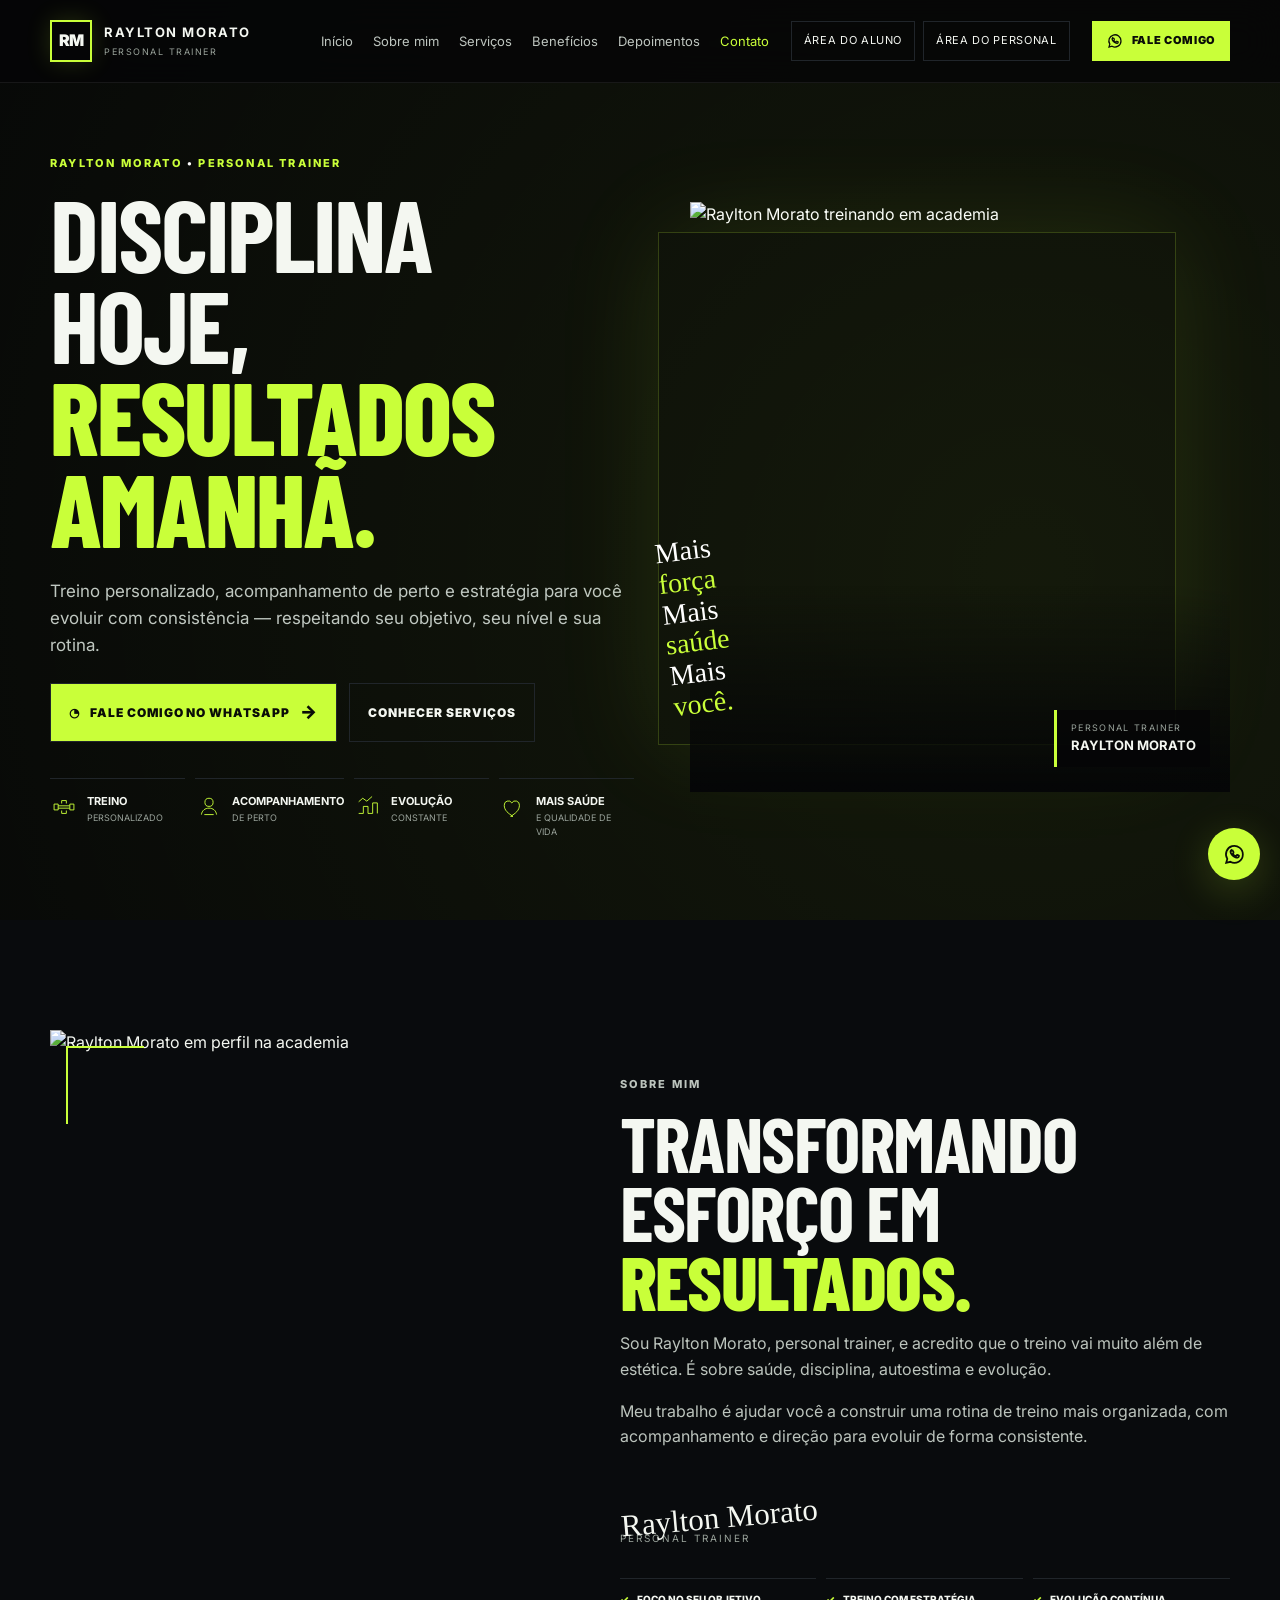
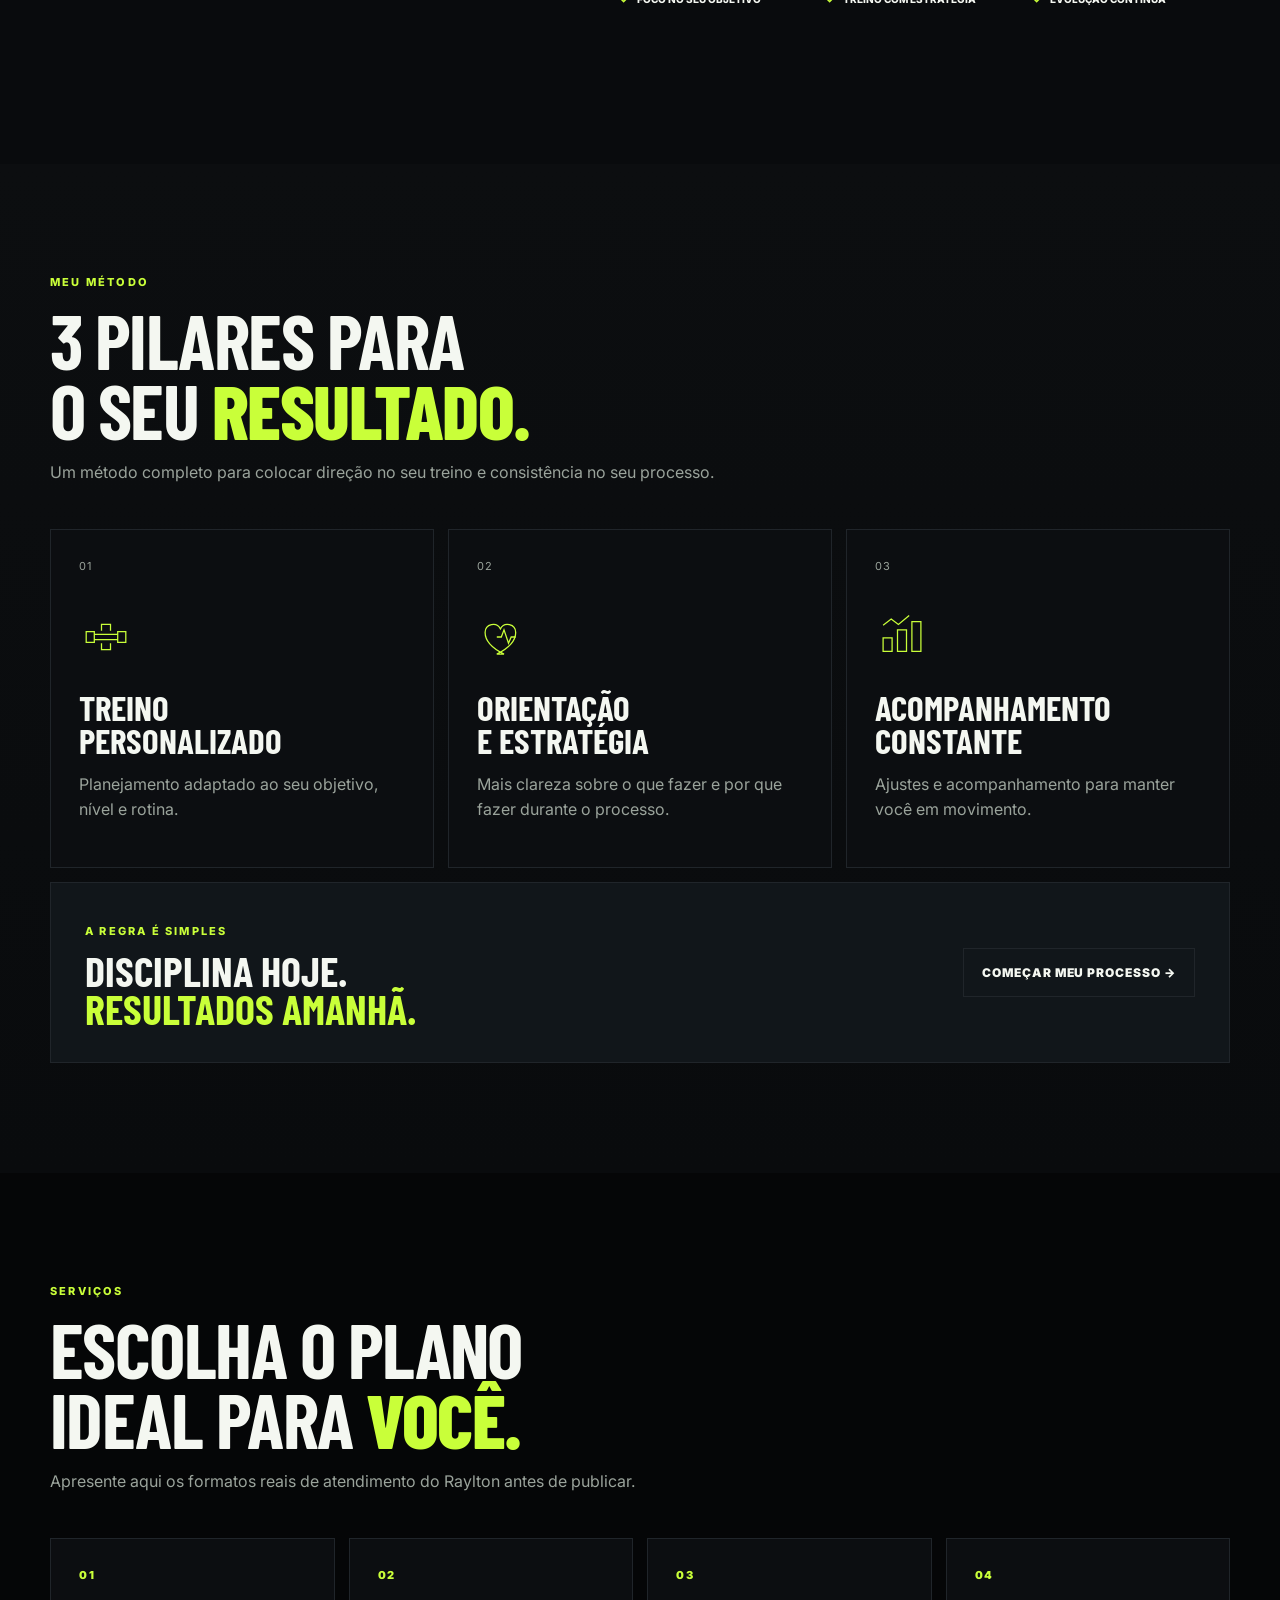
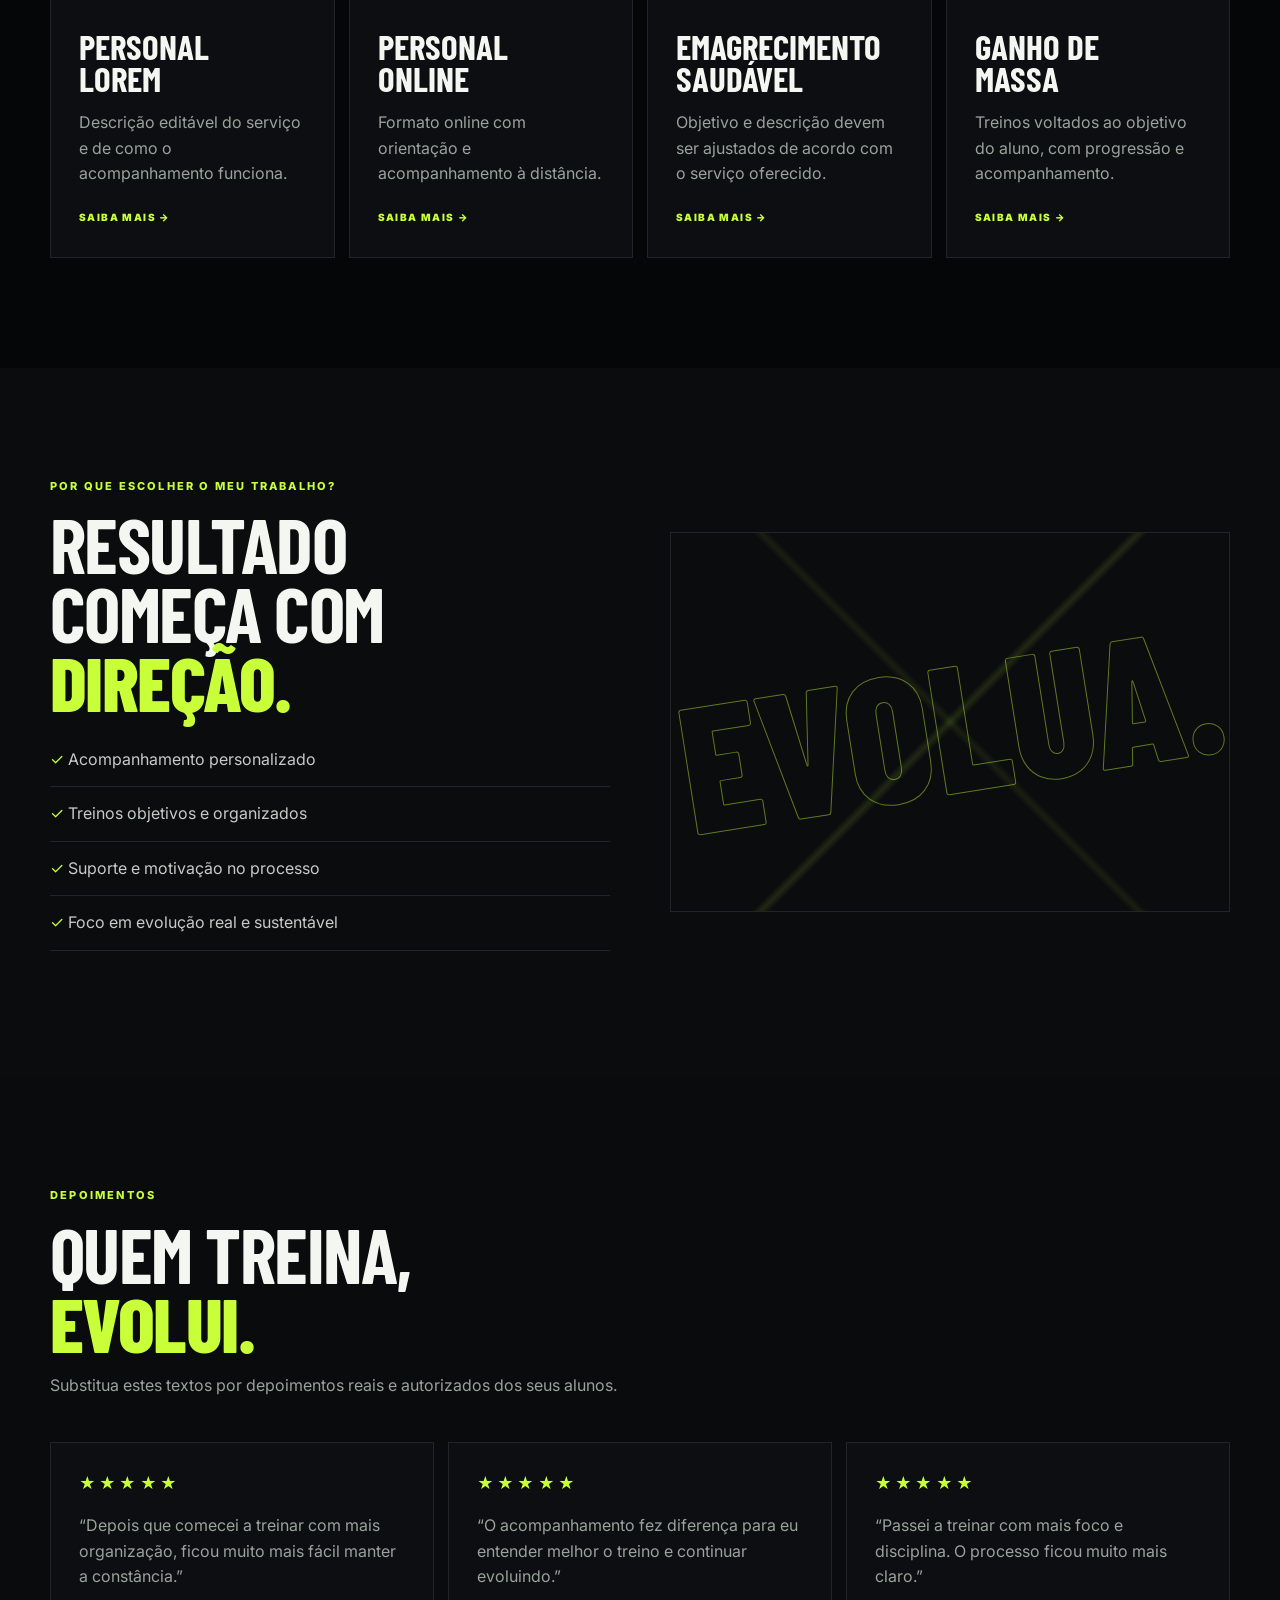
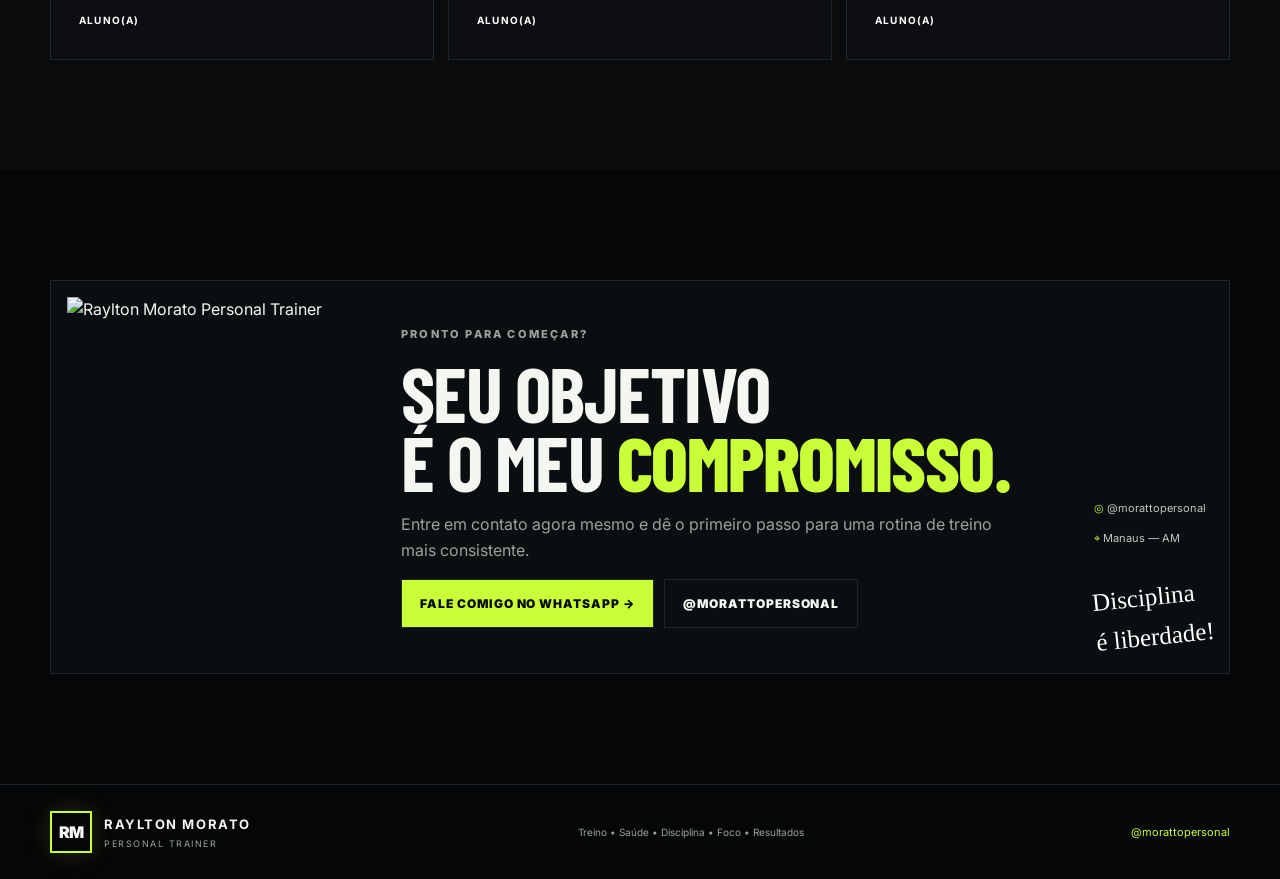
==== index.html @ 6f2cb3b4 "Add files via upload" ====
<!DOCTYPE html>
<html lang="pt-BR">
<head>
  <meta charset="UTF-8">
  <meta name="viewport" content="width=device-width, initial-scale=1.0">
  <title>Raylton Morato | Personal Trainer</title>
  <meta name="description" content="Raylton Morato — Personal Trainer. Treino personalizado, acompanhamento e evolução.">
  <meta name="theme-color" content="#060708">
  <link rel="icon" href="assets/favicon.svg" type="image/svg+xml">
  <link rel="preconnect" href="https://fonts.googleapis.com">
  <link rel="preconnect" href="https://fonts.gstatic.com" crossorigin>
  <link href="https://fonts.googleapis.com/css2?family=Barlow+Condensed:wght@500;600;700;800&family=Inter:wght@400;500;600;700;800&family=Permanent+Marker&display=swap" rel="stylesheet">
  <link rel="stylesheet" href="style.css">
</head>
<body>

  <div class="bg-noise"></div>

  <header class="site-header" id="top">
    <div class="container nav">
      <a class="brand" href="#top" aria-label="Raylton Morato">
        <span class="brand-mark">RM</span>
        <span class="brand-copy">
          <strong>RAYLTON MORATO</strong>
          <small>PERSONAL TRAINER</small>
        </span>
      </a>

      <nav class="desktop-menu" aria-label="Navegação principal">
        <a class="active" href="#top">Início</a>
        <a href="#sobre">Sobre mim</a>
        <a href="#servicos">Serviços</a>
        <a href="#beneficios">Benefícios</a>
        <a href="#depoimentos">Depoimentos</a>
        <a href="#contato">Contato</a>
      </nav>

      <div class="header-actions">
        <a class="header-link" href="login.html?role=student">Área do aluno</a>
        <a class="header-link" href="login.html?role=admin">Área do Personal</a>
      </div>

      <a class="header-cta" href="https://wa.me/5500000000000" target="_blank" rel="noopener">
        <svg viewBox="0 0 24 24" aria-hidden="true"><path d="M20 11.9A8.1 8.1 0 0 1 8 19l-4 1 1.1-3.8A8.1 8.1 0 1 1 20 11.9Z"/><path d="M8.8 8.5c.2-.4.4-.4.7-.4h.5c.2 0 .4.1.5.4l.6 1.4c.1.2.1.4-.1.6l-.4.5c-.1.1-.2.3-.1.5.2.5.7 1 1.2 1.3.4.3 1 .6 1.5.7.2 0 .3 0 .4-.2l.6-.8c.1-.2.4-.2.6-.1l1.3.6c.2.1.3.3.2.5-.1.6-.7 1.4-1.3 1.5-.6.1-1.4 0-2.4-.4-1.1-.5-2.2-1.4-3-2.3-.7-.8-1.3-1.8-1.4-2.5-.2-.6 0-1.2.5-1.7Z"/></svg>
        <span>Fale comigo</span>
      </a>

      <button class="menu-toggle" aria-label="Abrir menu" aria-expanded="false" type="button">
        <span></span><span></span><span></span>
      </button>
    </div>

    <div class="mobile-menu" aria-hidden="true">
      <a href="#top">Início</a>
      <a href="#sobre">Sobre mim</a>
      <a href="#servicos">Serviços</a>
      <a href="#beneficios">Benefícios</a>
      <a href="#depoimentos">Depoimentos</a>
      <a href="#contato">Contato</a>
      <a href="login.html?role=student">Área do aluno</a>
      <a href="login.html?role=admin">Área do Personal</a>
      <a class="mobile-cta" href="https://wa.me/5500000000000" target="_blank" rel="noopener">Fale comigo no WhatsApp</a>
    </div>
  </header>

  <main>

    <!-- HERO -->
    <section class="hero">
      <div class="container hero-grid">
        <div class="hero-copy reveal">
          <p class="eyebrow">RAYLTON MORATO <span>•</span> PERSONAL TRAINER</p>

          <h1>
            DISCIPLINA HOJE,
            <strong>RESULTADOS AMANHÃ.</strong>
          </h1>

          <p class="hero-text">
            Treino personalizado, acompanhamento de perto e estratégia
            para você evoluir com consistência — respeitando seu objetivo,
            seu nível e sua rotina.
          </p>

          <div class="hero-actions">
            <a class="button button-primary" href="https://wa.me/5500000000000" target="_blank" rel="noopener">
              <span class="wa-icon">◔</span>
              FALE COMIGO NO WHATSAPP
              <span class="arrow">→</span>
            </a>
            <a class="button button-ghost" href="#servicos">
              CONHECER SERVIÇOS
            </a>
          </div>

          <div class="mini-features">
            <div class="mini-feature">
              <span class="icon-box">
                <svg viewBox="0 0 48 48"><path d="M7 19h7v10H7zM34 19h7v10h-7zM14 22h20M14 26h20M20 18V13h8v5M20 30v5h8v-5"/></svg>
              </span>
              <span><strong>TREINO</strong><small>PERSONALIZADO</small></span>
            </div>
            <div class="mini-feature">
              <span class="icon-box">
                <svg viewBox="0 0 48 48"><circle cx="24" cy="16" r="7"/><path d="M11 37c1-7 6-11 13-11s12 4 13 11M16 37h16"/></svg>
              </span>
              <span><strong>ACOMPANHAMENTO</strong><small>DE PERTO</small></span>
            </div>
            <div class="mini-feature">
              <span class="icon-box">
                <svg viewBox="0 0 48 48"><path d="M8 35h8V23h8v12h8V17h8v18M8 15l7-6 7 5 9-8"/></svg>
              </span>
              <span><strong>EVOLUÇÃO</strong><small>CONSTANTE</small></span>
            </div>
            <div class="mini-feature">
              <span class="icon-box">
                <svg viewBox="0 0 48 48"><path d="M24 40c-8-5-15-10-15-19a7 7 0 0 1 13-4 7 7 0 0 1 13 4c0 9-7 14-15 19Z"/></svg>
              </span>
              <span><strong>MAIS SAÚDE</strong><small>E QUALIDADE DE VIDA</small></span>
            </div>
          </div>
        </div>

        <div class="hero-media reveal delay-1">
          <div class="hero-glow"></div>
          <img src="assets/raylton-hero.jpeg" alt="Raylton Morato treinando em academia">
          <div class="hero-bottom-gradient"></div>
          <div class="handwritten hero-note">Mais<br><em>força</em><br>Mais<br><em>saúde</em><br>Mais<br><em>você.</em></div>
          <div class="media-badge">
            <span>PERSONAL TRAINER</span>
            <strong>RAYLTON MORATO</strong>
          </div>
        </div>
      </div>
    </section>

    <!-- SOBRE -->
    <section class="section about" id="sobre">
      <div class="container about-grid">
        <div class="about-media reveal">
          <div class="frame-corner"></div>
          <img src="assets/raylton-about.jpeg" alt="Raylton Morato em perfil na academia">
        </div>

        <div class="about-copy reveal delay-1">
          <p class="eyebrow">SOBRE MIM</p>
          <h2>TRANSFORMANDO<br>ESFORÇO EM <strong>RESULTADOS.</strong></h2>
          <p>
            Sou Raylton Morato, personal trainer, e acredito que o treino
            vai muito além de estética. É sobre saúde, disciplina,
            autoestima e evolução.
          </p>
          <p>
            Meu trabalho é ajudar você a construir uma rotina de treino
            mais organizada, com acompanhamento e direção para evoluir
            de forma consistente.
          </p>

          <div class="signature">Raylton Morato</div>
          <small class="signature-caption">PERSONAL TRAINER</small>

          <div class="about-points">
            <div><span>✓</span> FOCO NO SEU OBJETIVO</div>
            <div><span>✓</span> TREINO COM ESTRATÉGIA</div>
            <div><span>✓</span> EVOLUÇÃO CONTÍNUA</div>
          </div>
        </div>
      </div>
    </section>

    <!-- MÉTODO -->
    <section class="section method" id="beneficios">
      <div class="container">
        <div class="section-intro reveal">
          <p class="eyebrow">MEU MÉTODO</p>
          <h2>3 PILARES PARA<br>O SEU <strong>RESULTADO.</strong></h2>
          <p>Um método completo para colocar direção no seu treino e consistência no seu processo.</p>
        </div>

        <div class="method-grid">
          <article class="method-card reveal">
            <span class="method-number">01</span>
            <span class="line-icon">
              <svg viewBox="0 0 60 60"><path d="M8 24h9v12H8zM43 24h9v12h-9zM17 27h26M17 33h26M25 23v-7h10v7M25 37v7h10v-7"/></svg>
            </span>
            <h3>TREINO<br><strong>PERSONALIZADO</strong></h3>
            <p>Planejamento adaptado ao seu objetivo, nível e rotina.</p>
          </article>

          <article class="method-card reveal delay-1">
            <span class="method-number">02</span>
            <span class="line-icon">
              <svg viewBox="0 0 60 60"><path d="M30 49c-8-4-21-12-21-24a9 9 0 0 1 17-4 9 9 0 0 1 17 4c0 12-13 20-21 24Z"/><path d="M22 30h5l3-8 5 15 3-7h5"/></svg>
            </span>
            <h3>ORIENTAÇÃO<br><strong>E ESTRATÉGIA</strong></h3>
            <p>Mais clareza sobre o que fazer e por que fazer durante o processo.</p>
          </article>

          <article class="method-card reveal delay-2">
            <span class="method-number">03</span>
            <span class="line-icon">
              <svg viewBox="0 0 60 60"><path d="M9 46h10V31H9zM25 46h10V22H25zM41 46h10V13H41z"/><path d="M9 17l9-7 8 6 12-10"/></svg>
            </span>
            <h3>ACOMPANHAMENTO<br><strong>CONSTANTE</strong></h3>
            <p>Ajustes e acompanhamento para manter você em movimento.</p>
          </article>
        </div>

        <div class="method-quote reveal">
          <div>
            <span class="eyebrow">A REGRA É SIMPLES</span>
            <strong>DISCIPLINA HOJE.<br><em>RESULTADOS AMANHÃ.</em></strong>
          </div>
          <a class="button button-ghost" href="#contato">COMEÇAR MEU PROCESSO →</a>
        </div>
      </div>
    </section>

    <!-- SERVIÇOS -->
    <section class="section services" id="servicos">
      <div class="container">
        <div class="section-intro reveal">
          <p class="eyebrow">SERVIÇOS</p>
          <h2>ESCOLHA O PLANO<br>IDEAL PARA <strong>VOCÊ.</strong></h2>
          <p>Apresente aqui os formatos reais de atendimento do Raylton antes de publicar.</p>
        </div>

        <div class="service-grid">
          <article class="service-card reveal">
            <div class="service-icon">01</div>
            <h3>PERSONAL<br>LOREM</h3>
            <p>Descrição editável do serviço e de como o acompanhamento funciona.</p>
            <a href="#contato">SAIBA MAIS →</a>
          </article>
          <article class="service-card reveal delay-1">
            <div class="service-icon">02</div>
            <h3>PERSONAL<br>ONLINE</h3>
            <p>Formato online com orientação e acompanhamento à distância.</p>
            <a href="#contato">SAIBA MAIS →</a>
          </article>
          <article class="service-card reveal delay-2">
            <div class="service-icon">03</div>
            <h3>EMAGRECIMENTO<br>SAUDÁVEL</h3>
            <p>Objetivo e descrição devem ser ajustados de acordo com o serviço oferecido.</p>
            <a href="#contato">SAIBA MAIS →</a>
          </article>
          <article class="service-card reveal delay-3">
            <div class="service-icon">04</div>
            <h3>GANHO DE<br>MASSA</h3>
            <p>Treinos voltados ao objetivo do aluno, com progressão e acompanhamento.</p>
            <a href="#contato">SAIBA MAIS →</a>
          </article>
        </div>
      </div>
    </section>

    <!-- POR QUE ESCOLHER -->
    <section class="section why">
      <div class="container why-grid">
        <div class="why-copy reveal">
          <p class="eyebrow">POR QUE ESCOLHER O MEU TRABALHO?</p>
          <h2>RESULTADO<br>COMEÇA COM <strong>DIREÇÃO.</strong></h2>
          <ul>
            <li>✓ Acompanhamento personalizado</li>
            <li>✓ Treinos objetivos e organizados</li>
            <li>✓ Suporte e motivação no processo</li>
            <li>✓ Foco em evolução real e sustentável</li>
          </ul>
        </div>

        <div class="why-visual reveal delay-1">
          <div class="dumbbell-lines"></div>
          <div class="big-word">EVOLUA.</div>
        </div>
      </div>
    </section>

    <!-- DEPOIMENTOS -->
    <section class="section testimonials" id="depoimentos">
      <div class="container">
        <div class="section-intro reveal">
          <p class="eyebrow">DEPOIMENTOS</p>
          <h2>QUEM TREINA,<br><strong>EVOLUI.</strong></h2>
          <p>Substitua estes textos por depoimentos reais e autorizados dos seus alunos.</p>
        </div>

        <div class="testimonial-grid">
          <article class="testimonial reveal">
            <div class="stars">★★★★★</div>
            <p>“Depois que comecei a treinar com mais organização, ficou muito mais fácil manter a constância.”</p>
            <strong>ALUNO(A)</strong>
          </article>
          <article class="testimonial reveal delay-1">
            <div class="stars">★★★★★</div>
            <p>“O acompanhamento fez diferença para eu entender melhor o treino e continuar evoluindo.”</p>
            <strong>ALUNO(A)</strong>
          </article>
          <article class="testimonial reveal delay-2">
            <div class="stars">★★★★★</div>
            <p>“Passei a treinar com mais foco e disciplina. O processo ficou muito mais claro.”</p>
            <strong>ALUNO(A)</strong>
          </article>
        </div>
      </div>
    </section>

    <!-- CTA -->
    <section class="section contact" id="contato">
      <div class="container contact-card reveal">
        <div class="contact-image">
          <img src="assets/raylton-hero.jpeg" alt="Raylton Morato Personal Trainer">
        </div>
        <div class="contact-copy">
          <p class="eyebrow">PRONTO PARA COMEÇAR?</p>
          <h2>SEU OBJETIVO<br>É O MEU <strong>COMPROMISSO.</strong></h2>
          <p>Entre em contato agora mesmo e dê o primeiro passo para uma rotina de treino mais consistente.</p>
          <div class="contact-buttons">
            <a class="button button-primary" href="https://wa.me/5500000000000" target="_blank" rel="noopener">FALE COMIGO NO WHATSAPP →</a>
            <a class="button button-ghost" href="https://instagram.com/morattopersonal" target="_blank" rel="noopener">@MORATTOPERSONAL</a>
          </div>
        </div>
        <div class="contact-meta">
          <div><span>◎</span> @morattopersonal</div>
          <div><span>⌖</span> Manaus — AM</div>
          <div class="handwritten footer-note">Disciplina<br>é liberdade!</div>
        </div>
      </div>
    </section>
  </main>

  <footer>
    <div class="container footer-inner">
      <div class="brand footer-brand">
        <span class="brand-mark">RM</span>
        <span class="brand-copy"><strong>RAYLTON MORATO</strong><small>PERSONAL TRAINER</small></span>
      </div>
      <div class="footer-links">Treino • Saúde • Disciplina • Foco • Resultados</div>
      <a href="https://instagram.com/morattopersonal" target="_blank" rel="noopener">@morattopersonal</a>
    </div>
  </footer>

  <a class="floating-whatsapp" href="https://wa.me/5500000000000" target="_blank" rel="noopener" aria-label="Falar no WhatsApp">
    <svg viewBox="0 0 24 24"><path d="M20 11.9A8.1 8.1 0 0 1 8 19l-4 1 1.1-3.8A8.1 8.1 0 1 1 20 11.9Z"/><path d="M8.8 8.5c.2-.4.4-.4.7-.4h.5c.2 0 .4.1.5.4l.6 1.4c.1.2.1.4-.1.6l-.4.5c-.1.1-.2.3-.1.5.2.5.7 1 1.2 1.3.4.3 1 .6 1.5.7.2 0 .3 0 .4-.2l.6-.8c.1-.2.4-.2.6-.1l1.3.6c.2.1.3.3.2.5-.1.6-.7 1.4-1.3 1.5-.6.1-1.4 0-2.4-.4-1.1-.5-2.2-1.4-3-2.3-.7-.8-1.3-1.8-1.4-2.5-.2-.6 0-1.2.5-1.7Z"/></svg>
  </a>

  <script src="script.js"></script>
</body>
</html>
---- style.css ----
@import url('https://fonts.googleapis.com/css2?family=Barlow+Condensed:wght@500;600;700;800&family=Inter:wght@400;500;600;700;800&family=Permanent+Marker&display=swap');
:root{--bg:#050607;--panel:#0c0e11;--panel2:#111418;--text:#f4f7f1;--muted:#9aa39b;--lime:#c9ff39;--line:#20252a;--max:1180px}
*{box-sizing:border-box}html{scroll-behavior:smooth}body{margin:0;background:radial-gradient(circle at 80% 10%,rgba(201,255,57,.08),transparent 26%),var(--bg);color:var(--text);font-family:Inter,Arial,sans-serif;line-height:1.6}a{color:inherit;text-decoration:none}img{max-width:100%;display:block}button{font:inherit}.container{width:min(var(--max),calc(100% - 40px));margin:auto}.bg-noise{position:fixed;inset:0;pointer-events:none;opacity:.035;background-image:radial-gradient(#fff .5px,transparent .5px);background-size:6px 6px;z-index:20}
.site-header{position:sticky;top:0;z-index:50;background:rgba(5,6,7,.82);backdrop-filter:blur(18px);border-bottom:1px solid rgba(255,255,255,.07)}.nav{min-height:82px;display:flex;align-items:center;gap:22px}.brand{display:flex;align-items:center;gap:12px;min-width:max-content}.brand-mark{width:42px;height:42px;border:2px solid var(--lime);display:grid;place-items:center;font-weight:900;letter-spacing:-1px;box-shadow:0 0 25px rgba(201,255,57,.16)}.brand-copy{display:grid}.brand-copy strong{font-size:13px;letter-spacing:.12em}.brand-copy small{font-size:9px;color:var(--muted);letter-spacing:.17em;margin-top:2px}.desktop-menu{display:flex;gap:20px;margin-left:auto;font-size:13px}.desktop-menu a{color:#bec5bf}.desktop-menu a:hover,.desktop-menu a.active{color:var(--lime)}.header-actions{display:flex;gap:8px}.header-link{padding:10px 12px;border:1px solid var(--line);font-size:11px;text-transform:uppercase;letter-spacing:.06em}.header-link:hover{border-color:var(--lime);color:var(--lime)}.header-cta,.button-primary{background:var(--lime);color:#0a0d07;font-weight:900}.header-cta{padding:11px 14px;display:flex;align-items:center;gap:8px;font-size:11px;text-transform:uppercase;letter-spacing:.06em}.header-cta svg{width:18px;fill:none;stroke:currentColor;stroke-width:1.7}.menu-toggle{display:none;background:transparent;border:0;color:var(--text)}.mobile-menu{display:none}
.hero{padding:72px 0 80px;min-height:calc(100vh - 82px);display:grid;align-items:center}.hero-grid{display:grid;grid-template-columns:1.04fr .96fr;gap:56px;align-items:center}.eyebrow{margin:0 0 14px;color:var(--lime);font-size:11px;font-weight:800;letter-spacing:.2em}.eyebrow span{color:#fff}.hero h1,.section h2{font-family:'Barlow Condensed',Impact,sans-serif;text-transform:uppercase;line-height:.9;letter-spacing:-.02em;margin:0}.hero h1{font-size:clamp(58px,8vw,102px)}.hero h1 strong,.section h2 strong{color:var(--lime);font-weight:800}.hero-text{font-size:17px;color:#c0c8c1;max-width:650px;margin:24px 0}.hero-actions{display:flex;gap:12px;flex-wrap:wrap}.button{display:inline-flex;align-items:center;gap:10px;padding:14px 18px;border:1px solid var(--line);font-size:12px;font-weight:900;letter-spacing:.08em}.button:hover{transform:translateY(-2px)}.button-ghost{background:transparent}.button-ghost:hover{border-color:var(--lime);color:var(--lime)}.arrow{font-size:18px}.mini-features{display:grid;grid-template-columns:repeat(4,1fr);gap:10px;margin-top:36px}.mini-feature{border-top:1px solid var(--line);padding-top:14px;display:flex;gap:9px}.icon-box{width:28px;flex:none}.icon-box svg{width:28px;height:28px;fill:none;stroke:var(--lime);stroke-width:1.6}.mini-feature strong,.mini-feature small{display:block}.mini-feature strong{font-size:11px}.mini-feature small{font-size:9px;color:var(--muted)}
.hero-media{position:relative;min-height:590px}.hero-media img{width:100%;height:590px;object-fit:cover;object-position:center;filter:grayscale(.05) contrast(1.06)}.hero-glow{position:absolute;inset:5% 10% 8% -6%;border:1px solid rgba(201,255,57,.2);box-shadow:0 0 100px rgba(201,255,57,.1);z-index:-1}.hero-bottom-gradient{position:absolute;inset:auto 0 0 0;height:35%;background:linear-gradient(to top,var(--bg),transparent)}.handwritten{font-family:'Permanent Marker',cursive}.hero-note{position:absolute;left:-26px;bottom:72px;color:#fff;font-size:28px;line-height:1.1;transform:rotate(-7deg)}.hero-note em{color:var(--lime);font-style:normal}.media-badge{position:absolute;right:20px;bottom:25px;background:rgba(5,6,7,.82);border-left:3px solid var(--lime);padding:11px 14px;display:grid}.media-badge span{font-size:9px;color:var(--muted);letter-spacing:.15em}.media-badge strong{font-size:13px}
.section{padding:110px 0}.about{background:#090b0d}.about-grid{display:grid;grid-template-columns:.9fr 1.1fr;gap:70px;align-items:center}.about-media{position:relative}.about-media img{aspect-ratio:4/5;object-fit:cover;object-position:center}.frame-corner{position:absolute;inset:16px auto auto 16px;width:78px;height:78px;border-top:2px solid var(--lime);border-left:2px solid var(--lime);z-index:1}.section h2{font-size:clamp(48px,6vw,78px)}.about-copy p{color:#bcc4bd;max-width:670px}.signature{font-family:'Permanent Marker',cursive;font-size:31px;transform:rotate(-5deg);margin-top:25px}.signature-caption{color:var(--muted);font-size:10px;letter-spacing:.2em}.about-points{display:grid;grid-template-columns:repeat(3,1fr);gap:10px;margin-top:28px}.about-points div{border-top:1px solid var(--line);padding-top:12px;font-size:10px;font-weight:800}.about-points span{color:var(--lime);margin-right:6px}.section-intro{max-width:720px;margin-bottom:44px}.section-intro>p:last-child{color:var(--muted)}
.method{background:linear-gradient(180deg,#0c0e10,#090b0d)}.method-grid{display:grid;grid-template-columns:repeat(3,1fr);gap:14px}.method-card,.service-card,.testimonial{background:var(--panel);border:1px solid var(--line);padding:28px}.method-number{display:block;font-size:11px;color:var(--muted);letter-spacing:.12em}.line-icon svg{width:54px;height:54px;fill:none;stroke:var(--lime);stroke-width:1.4;margin:34px 0 20px}.method-card h3,.service-card h3{font-family:'Barlow Condensed';font-size:35px;line-height:.92;margin:0;text-transform:uppercase}.method-card p,.service-card p,.testimonial p{color:var(--muted)}.method-quote{margin-top:14px;padding:34px;background:#11161a;border:1px solid var(--line);display:flex;align-items:center;justify-content:space-between;gap:20px}.method-quote strong{font-family:'Barlow Condensed';font-size:42px;line-height:.92;display:block;margin-top:8px}.method-quote em{color:var(--lime);font-style:normal}
.services{background:#050607}.service-grid{display:grid;grid-template-columns:repeat(4,1fr);gap:14px}.service-icon{color:var(--lime);font-weight:900;font-size:11px;letter-spacing:.15em;margin-bottom:45px}.service-card a{color:var(--lime);font-size:10px;font-weight:900;letter-spacing:.14em}.why{background:#0a0c0e}.why-grid{display:grid;grid-template-columns:1fr 1fr;gap:60px;align-items:center}.why-copy ul{padding:0;list-style:none;color:#c5cbc7}.why-copy li{padding:14px 0;border-bottom:1px solid var(--line)}.why-copy li::first-letter{color:var(--lime)}.why-visual{min-height:380px;position:relative;overflow:hidden;border:1px solid var(--line);display:grid;place-items:center}.big-word{font-family:'Barlow Condensed';font-size:clamp(85px,15vw,180px);font-weight:800;color:transparent;-webkit-text-stroke:1px rgba(201,255,57,.45);transform:rotate(-9deg)}.dumbbell-lines{position:absolute;inset:0;background:linear-gradient(135deg,transparent 49%,rgba(201,255,57,.12) 50%,transparent 51%),linear-gradient(45deg,transparent 49%,rgba(201,255,57,.08) 50%,transparent 51%);background-size:100% 100%}
.testimonials{background:#090b0d}.testimonial-grid{display:grid;grid-template-columns:repeat(3,1fr);gap:14px}.stars{color:var(--lime);letter-spacing:.2em}.testimonial strong{font-size:10px;letter-spacing:.12em;color:#fff}.contact{background:#050607}.contact-card{display:grid;grid-template-columns:300px 1fr auto;gap:34px;align-items:center;border:1px solid var(--line);padding:16px;background:#0b0e10}.contact-image img{height:360px;width:100%;object-fit:cover}.contact-copy p{color:var(--muted);max-width:610px}.contact-buttons{display:flex;gap:10px;flex-wrap:wrap}.contact-meta{align-self:end;display:grid;gap:12px;color:#c0c8c1;font-size:11px}.contact-meta span{color:var(--lime)}.footer-note{font-size:25px;transform:rotate(-6deg);color:#fff;margin-top:18px}footer{border-top:1px solid var(--line);padding:26px 0}.footer-inner{display:flex;gap:20px;justify-content:space-between;align-items:center}.footer-links{color:var(--muted);font-size:10px}.footer-inner>a{color:var(--lime);font-size:11px}.floating-whatsapp{position:fixed;right:20px;bottom:20px;width:52px;height:52px;border-radius:50%;display:grid;place-items:center;background:var(--lime);color:#0a0d07;z-index:40;box-shadow:0 10px 40px rgba(201,255,57,.2)}.floating-whatsapp svg{width:25px;fill:none;stroke:currentColor;stroke-width:1.7}.reveal{animation:rise .7s ease both}.delay-1{animation-delay:.08s}.delay-2{animation-delay:.16s}.delay-3{animation-delay:.24s}@keyframes rise{from{opacity:0;transform:translateY(18px)}to{opacity:1;transform:none}}
@media(max-width:1100px){.desktop-menu{display:none}.header-actions{margin-left:auto}.menu-toggle{display:grid;gap:4px;width:42px;height:42px;place-items:center;cursor:pointer}.menu-toggle span{width:20px;height:2px;background:#fff}.mobile-menu.open{display:grid;padding:14px 20px 20px;background:#090b0d;border-top:1px solid var(--line)}.mobile-menu a{padding:12px 0;border-bottom:1px solid var(--line);font-size:12px}.mobile-cta{color:var(--lime)}.hero-grid,.about-grid,.why-grid,.contact-card{grid-template-columns:1fr}.hero-media{order:-1}.hero-media img{height:min(72vh,620px)}.mini-features{grid-template-columns:repeat(2,1fr)}.service-grid{grid-template-columns:repeat(2,1fr)}.contact-image img{height:320px}.contact-meta{grid-template-columns:repeat(3,1fr)}}
@media(max-width:640px){.container{width:min(var(--max),calc(100% - 24px))}.nav{min-height:70px}.brand-copy{display:none}.header-actions{display:none}.hero{padding:42px 0 60px}.hero h1{font-size:58px}.hero-text{font-size:15px}.hero-media{min-height:470px}.hero-media img{height:470px}.hero-note{left:10px;bottom:80px;font-size:22px}.mini-features,.method-grid,.testimonial-grid,.service-grid,.about-points{grid-template-columns:1fr}.method-quote{display:grid}.section{padding:78px 0}.section h2{font-size:51px}.contact-card{padding:10px}.contact-meta{grid-template-columns:1fr}.footer-inner{display:grid;gap:10px}}
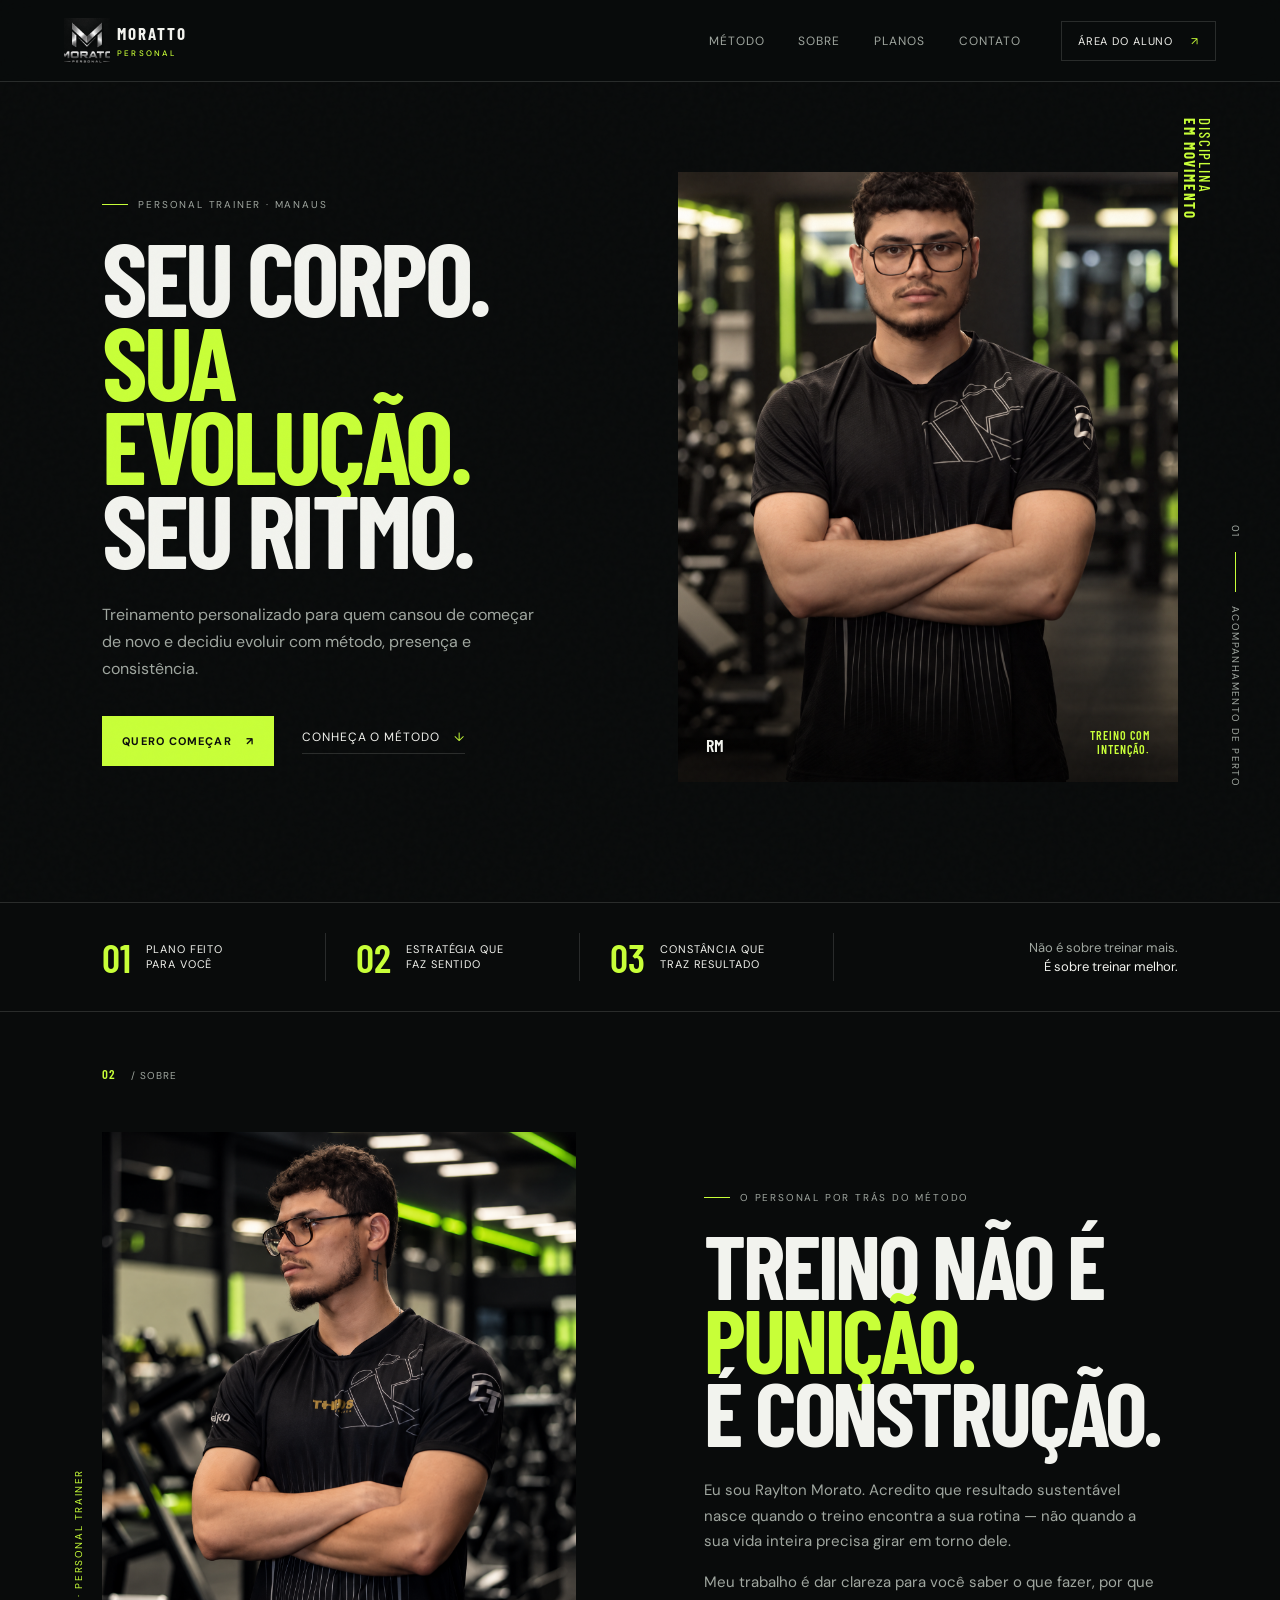
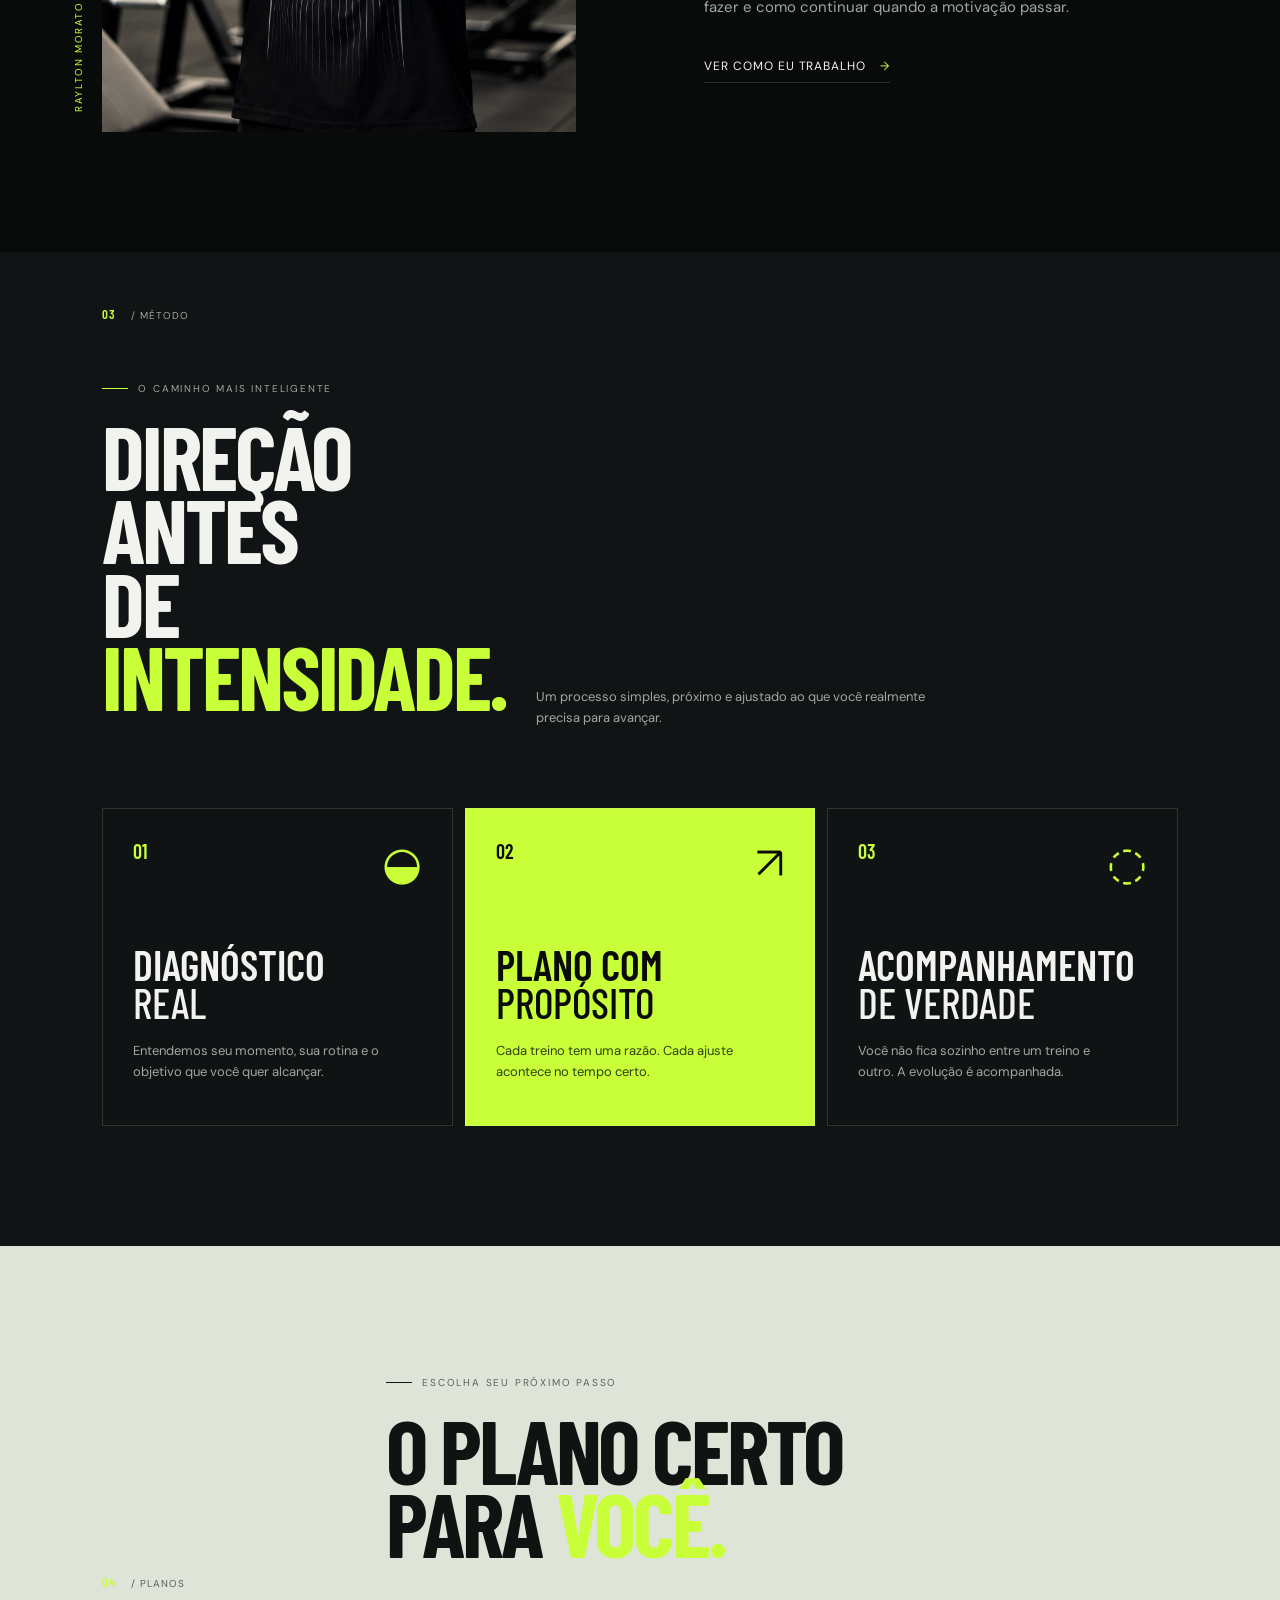
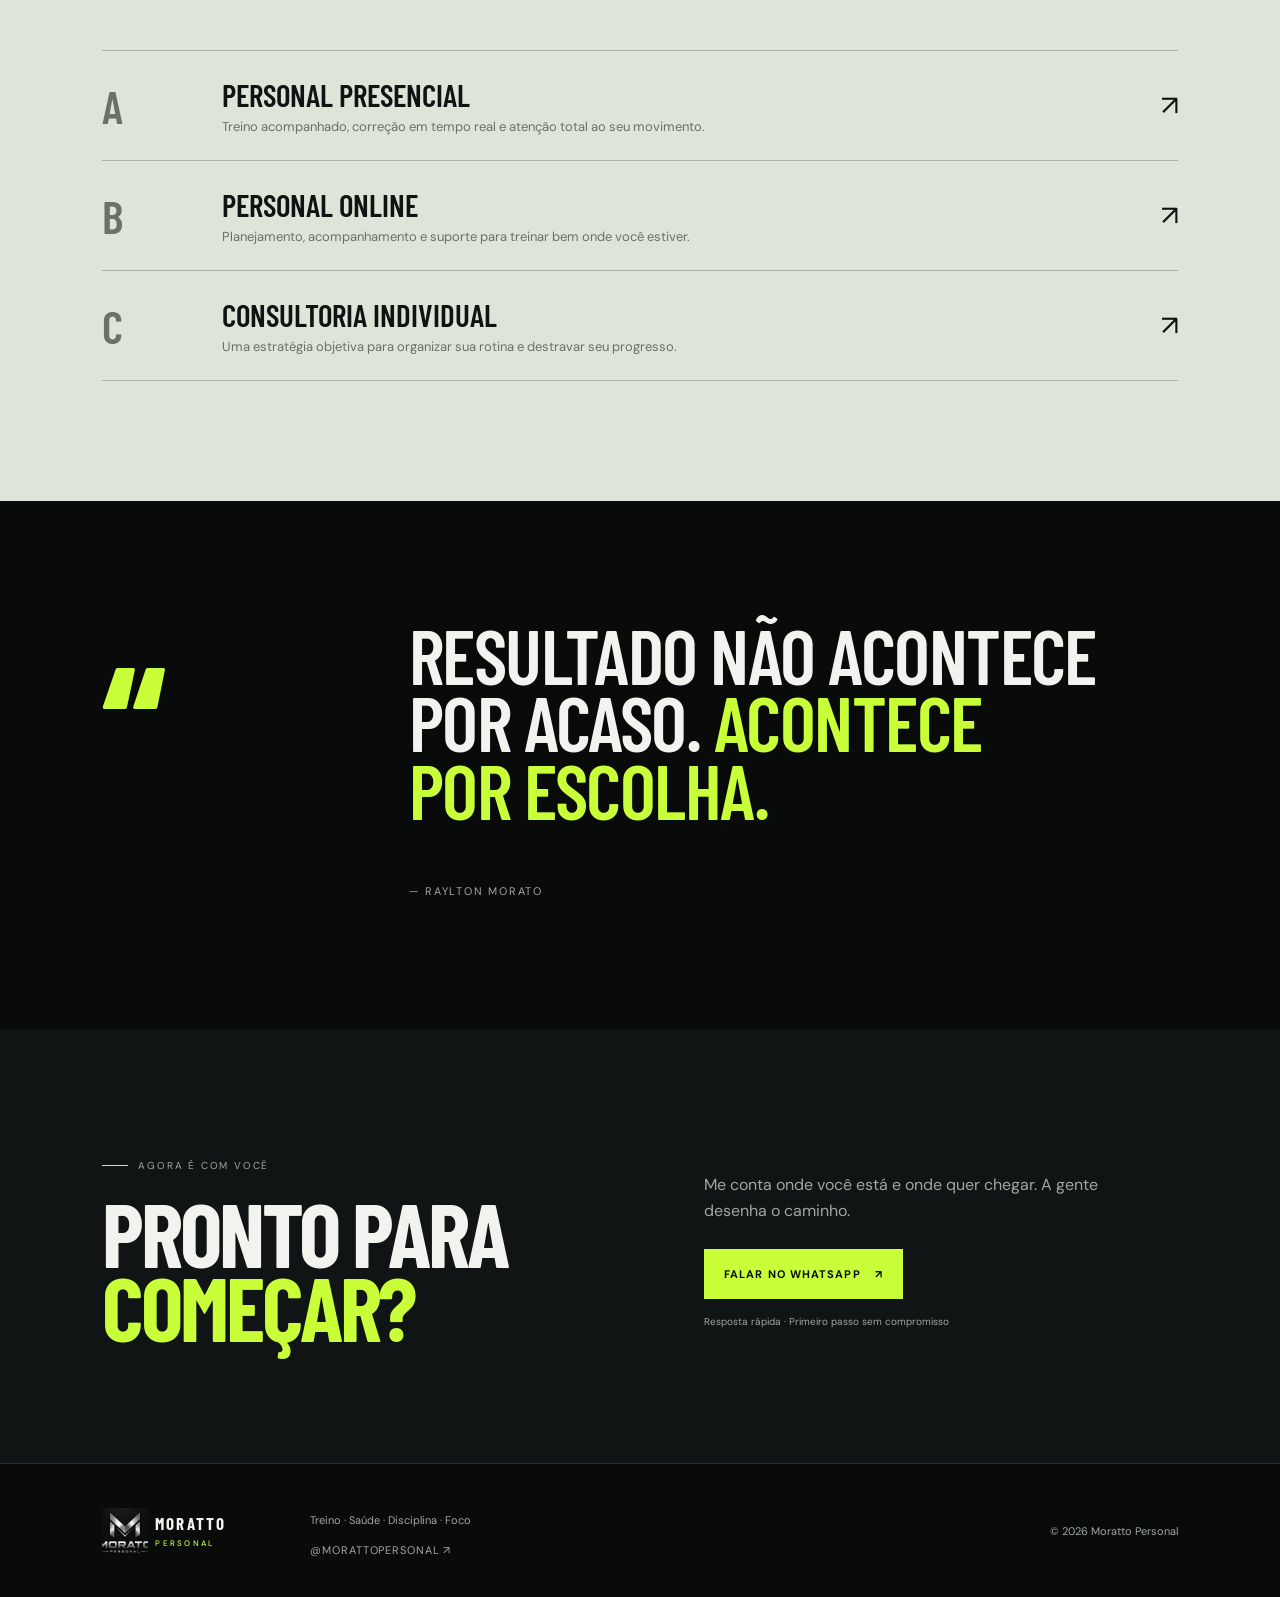
==== commit d2061c8d: "Rebuild landing page with Moratto brand direction" ====
--- a/index.html
+++ b/index.html
@@ -1,348 +1,38 @@
-<!DOCTYPE html>
+<!doctype html>
 <html lang="pt-BR">
 <head>
-  <meta charset="UTF-8">
-  <meta name="viewport" content="width=device-width, initial-scale=1.0">
-  <title>Raylton Morato | Personal Trainer</title>
-  <meta name="description" content="Raylton Morato — Personal Trainer. Treino personalizado, acompanhamento e evolução.">
-  <meta name="theme-color" content="#060708">
+  <meta charset="utf-8"><meta name="viewport" content="width=device-width,initial-scale=1">
+  <meta name="description" content="Moratto Personal — treinamento individual, estratégia e acompanhamento para evoluir com consistência.">
+  <title>Moratto Personal — Evolua com direção</title>
   <link rel="icon" href="assets/favicon.svg" type="image/svg+xml">
-  <link rel="preconnect" href="https://fonts.googleapis.com">
-  <link rel="preconnect" href="https://fonts.gstatic.com" crossorigin>
-  <link href="https://fonts.googleapis.com/css2?family=Barlow+Condensed:wght@500;600;700;800&family=Inter:wght@400;500;600;700;800&family=Permanent+Marker&display=swap" rel="stylesheet">
+  <link rel="preconnect" href="https://fonts.googleapis.com"><link rel="preconnect" href="https://fonts.gstatic.com" crossorigin>
+  <link href="https://fonts.googleapis.com/css2?family=Barlow+Condensed:wght@500;600;700;800&family=DM+Sans:wght@400;500;700&display=swap" rel="stylesheet">
   <link rel="stylesheet" href="style.css">
 </head>
 <body>
-
-  <div class="bg-noise"></div>
-
+  <div class="noise" aria-hidden="true"></div>
   <header class="site-header" id="top">
-    <div class="container nav">
-      <a class="brand" href="#top" aria-label="Raylton Morato">
-        <span class="brand-mark">RM</span>
-        <span class="brand-copy">
-          <strong>RAYLTON MORATO</strong>
-          <small>PERSONAL TRAINER</small>
-        </span>
-      </a>
-
-      <nav class="desktop-menu" aria-label="Navegação principal">
-        <a class="active" href="#top">Início</a>
-        <a href="#sobre">Sobre mim</a>
-        <a href="#servicos">Serviços</a>
-        <a href="#beneficios">Benefícios</a>
-        <a href="#depoimentos">Depoimentos</a>
-        <a href="#contato">Contato</a>
-      </nav>
-
-      <div class="header-actions">
-        <a class="header-link" href="login.html?role=student">Área do aluno</a>
-        <a class="header-link" href="login.html?role=admin">Área do Personal</a>
-      </div>
-
-      <a class="header-cta" href="https://wa.me/5500000000000" target="_blank" rel="noopener">
-        <svg viewBox="0 0 24 24" aria-hidden="true"><path d="M20 11.9A8.1 8.1 0 0 1 8 19l-4 1 1.1-3.8A8.1 8.1 0 1 1 20 11.9Z"/><path d="M8.8 8.5c.2-.4.4-.4.7-.4h.5c.2 0 .4.1.5.4l.6 1.4c.1.2.1.4-.1.6l-.4.5c-.1.1-.2.3-.1.5.2.5.7 1 1.2 1.3.4.3 1 .6 1.5.7.2 0 .3 0 .4-.2l.6-.8c.1-.2.4-.2.6-.1l1.3.6c.2.1.3.3.2.5-.1.6-.7 1.4-1.3 1.5-.6.1-1.4 0-2.4-.4-1.1-.5-2.2-1.4-3-2.3-.7-.8-1.3-1.8-1.4-2.5-.2-.6 0-1.2.5-1.7Z"/></svg>
-        <span>Fale comigo</span>
-      </a>
-
-      <button class="menu-toggle" aria-label="Abrir menu" aria-expanded="false" type="button">
-        <span></span><span></span><span></span>
-      </button>
-    </div>
-
-    <div class="mobile-menu" aria-hidden="true">
-      <a href="#top">Início</a>
-      <a href="#sobre">Sobre mim</a>
-      <a href="#servicos">Serviços</a>
-      <a href="#beneficios">Benefícios</a>
-      <a href="#depoimentos">Depoimentos</a>
-      <a href="#contato">Contato</a>
-      <a href="login.html?role=student">Área do aluno</a>
-      <a href="login.html?role=admin">Área do Personal</a>
-      <a class="mobile-cta" href="https://wa.me/5500000000000" target="_blank" rel="noopener">Fale comigo no WhatsApp</a>
-    </div>
+    <a class="brand" href="#top" aria-label="Moratto Personal, início"><img src="assets/moratto-logo-crop.jpg" alt=""><span><strong>MORATTO</strong><small>PERSONAL</small></span></a>
+    <nav class="main-nav" aria-label="Navegação principal">
+      <a href="#metodo">Método</a><a href="#sobre">Sobre</a><a href="#planos">Planos</a><a href="#contato">Contato</a>
+    </nav>
+    <a class="header-cta" href="login.html?role=student">Área do aluno <span>↗</span></a>
+    <button class="menu-toggle" type="button" aria-label="Abrir menu" aria-expanded="false"><span></span><span></span></button>
   </header>
-
   <main>
-
-    <!-- HERO -->
-    <section class="hero">
-      <div class="container hero-grid">
-        <div class="hero-copy reveal">
-          <p class="eyebrow">RAYLTON MORATO <span>•</span> PERSONAL TRAINER</p>
-
-          <h1>
-            DISCIPLINA HOJE,
-            <strong>RESULTADOS AMANHÃ.</strong>
-          </h1>
-
-          <p class="hero-text">
-            Treino personalizado, acompanhamento de perto e estratégia
-            para você evoluir com consistência — respeitando seu objetivo,
-            seu nível e sua rotina.
-          </p>
-
-          <div class="hero-actions">
-            <a class="button button-primary" href="https://wa.me/5500000000000" target="_blank" rel="noopener">
-              <span class="wa-icon">◔</span>
-              FALE COMIGO NO WHATSAPP
-              <span class="arrow">→</span>
-            </a>
-            <a class="button button-ghost" href="#servicos">
-              CONHECER SERVIÇOS
-            </a>
-          </div>
-
-          <div class="mini-features">
-            <div class="mini-feature">
-              <span class="icon-box">
-                <svg viewBox="0 0 48 48"><path d="M7 19h7v10H7zM34 19h7v10h-7zM14 22h20M14 26h20M20 18V13h8v5M20 30v5h8v-5"/></svg>
-              </span>
-              <span><strong>TREINO</strong><small>PERSONALIZADO</small></span>
-            </div>
-            <div class="mini-feature">
-              <span class="icon-box">
-                <svg viewBox="0 0 48 48"><circle cx="24" cy="16" r="7"/><path d="M11 37c1-7 6-11 13-11s12 4 13 11M16 37h16"/></svg>
-              </span>
-              <span><strong>ACOMPANHAMENTO</strong><small>DE PERTO</small></span>
-            </div>
-            <div class="mini-feature">
-              <span class="icon-box">
-                <svg viewBox="0 0 48 48"><path d="M8 35h8V23h8v12h8V17h8v18M8 15l7-6 7 5 9-8"/></svg>
-              </span>
-              <span><strong>EVOLUÇÃO</strong><small>CONSTANTE</small></span>
-            </div>
-            <div class="mini-feature">
-              <span class="icon-box">
-                <svg viewBox="0 0 48 48"><path d="M24 40c-8-5-15-10-15-19a7 7 0 0 1 13-4 7 7 0 0 1 13 4c0 9-7 14-15 19Z"/></svg>
-              </span>
-              <span><strong>MAIS SAÚDE</strong><small>E QUALIDADE DE VIDA</small></span>
-            </div>
-          </div>
-        </div>
-
-        <div class="hero-media reveal delay-1">
-          <div class="hero-glow"></div>
-          <img src="assets/raylton-hero.jpeg" alt="Raylton Morato treinando em academia">
-          <div class="hero-bottom-gradient"></div>
-          <div class="handwritten hero-note">Mais<br><em>força</em><br>Mais<br><em>saúde</em><br>Mais<br><em>você.</em></div>
-          <div class="media-badge">
-            <span>PERSONAL TRAINER</span>
-            <strong>RAYLTON MORATO</strong>
-          </div>
-        </div>
-      </div>
+    <section class="hero section-pad">
+      <div class="hero-copy reveal"><p class="kicker"><span></span> PERSONAL TRAINER · MANAUS</p><h1>Seu corpo.<br><em>Sua evolução.</em><br>Seu ritmo.</h1><p class="hero-text">Treinamento personalizado para quem cansou de começar de novo e decidiu evoluir com método, presença e consistência.</p><div class="hero-actions"><a class="button button-lime" href="#contato">Quero começar <span>↗</span></a><a class="text-link" href="#metodo">Conheça o método <span>↓</span></a></div></div>
+      <div class="hero-media reveal delay-1"><div class="image-frame"><img src="assets/raylton-hero-enhanced.png" alt="Raylton Morato em um ambiente de treino" fetchpriority="high"><div class="image-caption"><span>RM</span><span>Treino com<br>intenção.</span></div></div><div class="hero-stamp">DISCIPLINA<br><strong>EM MOVIMENTO</strong></div></div>
+      <div class="hero-side-note">01 <span></span> ACOMPANHAMENTO DE PERTO</div>
     </section>
-
-    <!-- SOBRE -->
-    <section class="section about" id="sobre">
-      <div class="container about-grid">
-        <div class="about-media reveal">
-          <div class="frame-corner"></div>
-          <img src="assets/raylton-about.jpeg" alt="Raylton Morato em perfil na academia">
-        </div>
-
-        <div class="about-copy reveal delay-1">
-          <p class="eyebrow">SOBRE MIM</p>
-          <h2>TRANSFORMANDO<br>ESFORÇO EM <strong>RESULTADOS.</strong></h2>
-          <p>
-            Sou Raylton Morato, personal trainer, e acredito que o treino
-            vai muito além de estética. É sobre saúde, disciplina,
-            autoestima e evolução.
-          </p>
-          <p>
-            Meu trabalho é ajudar você a construir uma rotina de treino
-            mais organizada, com acompanhamento e direção para evoluir
-            de forma consistente.
-          </p>
-
-          <div class="signature">Raylton Morato</div>
-          <small class="signature-caption">PERSONAL TRAINER</small>
-
-          <div class="about-points">
-            <div><span>✓</span> FOCO NO SEU OBJETIVO</div>
-            <div><span>✓</span> TREINO COM ESTRATÉGIA</div>
-            <div><span>✓</span> EVOLUÇÃO CONTÍNUA</div>
-          </div>
-        </div>
-      </div>
-    </section>
-
-    <!-- MÉTODO -->
-    <section class="section method" id="beneficios">
-      <div class="container">
-        <div class="section-intro reveal">
-          <p class="eyebrow">MEU MÉTODO</p>
-          <h2>3 PILARES PARA<br>O SEU <strong>RESULTADO.</strong></h2>
-          <p>Um método completo para colocar direção no seu treino e consistência no seu processo.</p>
-        </div>
-
-        <div class="method-grid">
-          <article class="method-card reveal">
-            <span class="method-number">01</span>
-            <span class="line-icon">
-              <svg viewBox="0 0 60 60"><path d="M8 24h9v12H8zM43 24h9v12h-9zM17 27h26M17 33h26M25 23v-7h10v7M25 37v7h10v-7"/></svg>
-            </span>
-            <h3>TREINO<br><strong>PERSONALIZADO</strong></h3>
-            <p>Planejamento adaptado ao seu objetivo, nível e rotina.</p>
-          </article>
-
-          <article class="method-card reveal delay-1">
-            <span class="method-number">02</span>
-            <span class="line-icon">
-              <svg viewBox="0 0 60 60"><path d="M30 49c-8-4-21-12-21-24a9 9 0 0 1 17-4 9 9 0 0 1 17 4c0 12-13 20-21 24Z"/><path d="M22 30h5l3-8 5 15 3-7h5"/></svg>
-            </span>
-            <h3>ORIENTAÇÃO<br><strong>E ESTRATÉGIA</strong></h3>
-            <p>Mais clareza sobre o que fazer e por que fazer durante o processo.</p>
-          </article>
-
-          <article class="method-card reveal delay-2">
-            <span class="method-number">03</span>
-            <span class="line-icon">
-              <svg viewBox="0 0 60 60"><path d="M9 46h10V31H9zM25 46h10V22H25zM41 46h10V13H41z"/><path d="M9 17l9-7 8 6 12-10"/></svg>
-            </span>
-            <h3>ACOMPANHAMENTO<br><strong>CONSTANTE</strong></h3>
-            <p>Ajustes e acompanhamento para manter você em movimento.</p>
-          </article>
-        </div>
-
-        <div class="method-quote reveal">
-          <div>
-            <span class="eyebrow">A REGRA É SIMPLES</span>
-            <strong>DISCIPLINA HOJE.<br><em>RESULTADOS AMANHÃ.</em></strong>
-          </div>
-          <a class="button button-ghost" href="#contato">COMEÇAR MEU PROCESSO →</a>
-        </div>
-      </div>
-    </section>
-
-    <!-- SERVIÇOS -->
-    <section class="section services" id="servicos">
-      <div class="container">
-        <div class="section-intro reveal">
-          <p class="eyebrow">SERVIÇOS</p>
-          <h2>ESCOLHA O PLANO<br>IDEAL PARA <strong>VOCÊ.</strong></h2>
-          <p>Apresente aqui os formatos reais de atendimento do Raylton antes de publicar.</p>
-        </div>
-
-        <div class="service-grid">
-          <article class="service-card reveal">
-            <div class="service-icon">01</div>
-            <h3>PERSONAL<br>LOREM</h3>
-            <p>Descrição editável do serviço e de como o acompanhamento funciona.</p>
-            <a href="#contato">SAIBA MAIS →</a>
-          </article>
-          <article class="service-card reveal delay-1">
-            <div class="service-icon">02</div>
-            <h3>PERSONAL<br>ONLINE</h3>
-            <p>Formato online com orientação e acompanhamento à distância.</p>
-            <a href="#contato">SAIBA MAIS →</a>
-          </article>
-          <article class="service-card reveal delay-2">
-            <div class="service-icon">03</div>
-            <h3>EMAGRECIMENTO<br>SAUDÁVEL</h3>
-            <p>Objetivo e descrição devem ser ajustados de acordo com o serviço oferecido.</p>
-            <a href="#contato">SAIBA MAIS →</a>
-          </article>
-          <article class="service-card reveal delay-3">
-            <div class="service-icon">04</div>
-            <h3>GANHO DE<br>MASSA</h3>
-            <p>Treinos voltados ao objetivo do aluno, com progressão e acompanhamento.</p>
-            <a href="#contato">SAIBA MAIS →</a>
-          </article>
-        </div>
-      </div>
-    </section>
-
-    <!-- POR QUE ESCOLHER -->
-    <section class="section why">
-      <div class="container why-grid">
-        <div class="why-copy reveal">
-          <p class="eyebrow">POR QUE ESCOLHER O MEU TRABALHO?</p>
-          <h2>RESULTADO<br>COMEÇA COM <strong>DIREÇÃO.</strong></h2>
-          <ul>
-            <li>✓ Acompanhamento personalizado</li>
-            <li>✓ Treinos objetivos e organizados</li>
-            <li>✓ Suporte e motivação no processo</li>
-            <li>✓ Foco em evolução real e sustentável</li>
-          </ul>
-        </div>
-
-        <div class="why-visual reveal delay-1">
-          <div class="dumbbell-lines"></div>
-          <div class="big-word">EVOLUA.</div>
-        </div>
-      </div>
-    </section>
-
-    <!-- DEPOIMENTOS -->
-    <section class="section testimonials" id="depoimentos">
-      <div class="container">
-        <div class="section-intro reveal">
-          <p class="eyebrow">DEPOIMENTOS</p>
-          <h2>QUEM TREINA,<br><strong>EVOLUI.</strong></h2>
-          <p>Substitua estes textos por depoimentos reais e autorizados dos seus alunos.</p>
-        </div>
-
-        <div class="testimonial-grid">
-          <article class="testimonial reveal">
-            <div class="stars">★★★★★</div>
-            <p>“Depois que comecei a treinar com mais organização, ficou muito mais fácil manter a constância.”</p>
-            <strong>ALUNO(A)</strong>
-          </article>
-          <article class="testimonial reveal delay-1">
-            <div class="stars">★★★★★</div>
-            <p>“O acompanhamento fez diferença para eu entender melhor o treino e continuar evoluindo.”</p>
-            <strong>ALUNO(A)</strong>
-          </article>
-          <article class="testimonial reveal delay-2">
-            <div class="stars">★★★★★</div>
-            <p>“Passei a treinar com mais foco e disciplina. O processo ficou muito mais claro.”</p>
-            <strong>ALUNO(A)</strong>
-          </article>
-        </div>
-      </div>
-    </section>
-
-    <!-- CTA -->
-    <section class="section contact" id="contato">
-      <div class="container contact-card reveal">
-        <div class="contact-image">
-          <img src="assets/raylton-hero.jpeg" alt="Raylton Morato Personal Trainer">
-        </div>
-        <div class="contact-copy">
-          <p class="eyebrow">PRONTO PARA COMEÇAR?</p>
-          <h2>SEU OBJETIVO<br>É O MEU <strong>COMPROMISSO.</strong></h2>
-          <p>Entre em contato agora mesmo e dê o primeiro passo para uma rotina de treino mais consistente.</p>
-          <div class="contact-buttons">
-            <a class="button button-primary" href="https://wa.me/5500000000000" target="_blank" rel="noopener">FALE COMIGO NO WHATSAPP →</a>
-            <a class="button button-ghost" href="https://instagram.com/morattopersonal" target="_blank" rel="noopener">@MORATTOPERSONAL</a>
-          </div>
-        </div>
-        <div class="contact-meta">
-          <div><span>◎</span> @morattopersonal</div>
-          <div><span>⌖</span> Manaus — AM</div>
-          <div class="handwritten footer-note">Disciplina<br>é liberdade!</div>
-        </div>
-      </div>
-    </section>
+    <section class="proof-strip"><div><strong>01</strong><span>Plano feito<br>para você</span></div><div><strong>02</strong><span>Estratégia que<br>faz sentido</span></div><div><strong>03</strong><span>Constância que<br>traz resultado</span></div><p>Não é sobre treinar mais.<br><em>É sobre treinar melhor.</em></p></section>
+    <section class="about section-pad" id="sobre"><div class="section-index">02 <span>/ SOBRE</span></div><div class="about-visual reveal"><img src="assets/raylton-about-enhanced.png" alt="Raylton Morato, personal trainer"><div class="vertical-label">RAYLTON MORATO · PERSONAL TRAINER</div></div><div class="about-copy reveal delay-1"><p class="kicker"><span></span> O PERSONAL POR TRÁS DO MÉTODO</p><h2>Treino não é<br><em>punição.</em><br>É construção.</h2><p>Eu sou Raylton Morato. Acredito que resultado sustentável nasce quando o treino encontra a sua rotina — não quando a sua vida inteira precisa girar em torno dele.</p><p>Meu trabalho é dar clareza para você saber o que fazer, por que fazer e como continuar quando a motivação passar.</p><a class="text-link" href="#metodo">Ver como eu trabalho <span>→</span></a></div></section>
+    <section class="method section-pad" id="metodo"><div class="method-top"><div class="section-index">03 <span>/ MÉTODO</span></div><div><p class="kicker"><span></span> O CAMINHO MAIS INTELIGENTE</p><h2>Direção antes<br>de <em>intensidade.</em></h2></div><p class="method-intro">Um processo simples, próximo e ajustado ao que você realmente precisa para avançar.</p></div><div class="method-grid"><article class="method-card reveal"><span class="card-number">01</span><div class="line-icon">◒</div><h3>Diagnóstico<br><em>real</em></h3><p>Entendemos seu momento, sua rotina e o objetivo que você quer alcançar.</p></article><article class="method-card featured reveal delay-1"><span class="card-number">02</span><div class="line-icon">↗</div><h3>Plano com<br><em>propósito</em></h3><p>Cada treino tem uma razão. Cada ajuste acontece no tempo certo.</p></article><article class="method-card reveal delay-2"><span class="card-number">03</span><div class="line-icon">◌</div><h3>Acompanhamento<br><em>de verdade</em></h3><p>Você não fica sozinho entre um treino e outro. A evolução é acompanhada.</p></article></div></section>
+    <section class="plans section-pad" id="planos"><div class="section-heading"><div class="section-index">04 <span>/ PLANOS</span></div><div><p class="kicker"><span></span> ESCOLHA SEU PRÓXIMO PASSO</p><h2>O plano certo<br>para <em>você.</em></h2></div></div><div class="plan-list"><article class="plan reveal"><span class="plan-id">A</span><div><h3>Personal presencial</h3><p>Treino acompanhado, correção em tempo real e atenção total ao seu movimento.</p></div><a href="#contato" aria-label="Conhecer Personal presencial">↗</a></article><article class="plan reveal delay-1"><span class="plan-id">B</span><div><h3>Personal online</h3><p>Planejamento, acompanhamento e suporte para treinar bem onde você estiver.</p></div><a href="#contato" aria-label="Conhecer Personal online">↗</a></article><article class="plan reveal delay-2"><span class="plan-id">C</span><div><h3>Consultoria individual</h3><p>Uma estratégia objetiva para organizar sua rotina e destravar seu progresso.</p></div><a href="#contato" aria-label="Conhecer Consultoria individual">↗</a></article></div></section>
+    <section class="quote section-pad"><div class="quote-mark">“</div><blockquote>Resultado não acontece<br>por acaso. <em>Acontece<br>por escolha.</em></blockquote><p>— RAYLTON MORATO</p></section>
+    <section class="contact section-pad" id="contato"><div class="contact-inner"><div><p class="kicker"><span></span> AGORA É COM VOCÊ</p><h2>Pronto para<br><em>começar?</em></h2></div><div class="contact-action"><p>Me conta onde você está e onde quer chegar. A gente desenha o caminho.</p><a class="button button-lime" href="https://wa.me/5500000000000" target="_blank" rel="noopener">Falar no WhatsApp <span>↗</span></a><small>Resposta rápida · Primeiro passo sem compromisso</small></div></div></section>
   </main>
-
-  <footer>
-    <div class="container footer-inner">
-      <div class="brand footer-brand">
-        <span class="brand-mark">RM</span>
-        <span class="brand-copy"><strong>RAYLTON MORATO</strong><small>PERSONAL TRAINER</small></span>
-      </div>
-      <div class="footer-links">Treino • Saúde • Disciplina • Foco • Resultados</div>
-      <a href="https://instagram.com/morattopersonal" target="_blank" rel="noopener">@morattopersonal</a>
-    </div>
-  </footer>
-
-  <a class="floating-whatsapp" href="https://wa.me/5500000000000" target="_blank" rel="noopener" aria-label="Falar no WhatsApp">
-    <svg viewBox="0 0 24 24"><path d="M20 11.9A8.1 8.1 0 0 1 8 19l-4 1 1.1-3.8A8.1 8.1 0 1 1 20 11.9Z"/><path d="M8.8 8.5c.2-.4.4-.4.7-.4h.5c.2 0 .4.1.5.4l.6 1.4c.1.2.1.4-.1.6l-.4.5c-.1.1-.2.3-.1.5.2.5.7 1 1.2 1.3.4.3 1 .6 1.5.7.2 0 .3 0 .4-.2l.6-.8c.1-.2.4-.2.6-.1l1.3.6c.2.1.3.3.2.5-.1.6-.7 1.4-1.3 1.5-.6.1-1.4 0-2.4-.4-1.1-.5-2.2-1.4-3-2.3-.7-.8-1.3-1.8-1.4-2.5-.2-.6 0-1.2.5-1.7Z"/></svg>
-  </a>
-
+  <footer class="site-footer"><a class="brand" href="#top"><img src="assets/moratto-logo-crop.jpg" alt=""><span><strong>MORATTO</strong><small>PERSONAL</small></span></a><div><p>Treino · Saúde · Disciplina · Foco</p><a href="https://instagram.com/morattopersonal" target="_blank" rel="noopener">@morattopersonal ↗</a></div><p class="copyright">© 2026 Moratto Personal</p></footer>
   <script src="script.js"></script>
 </body>
 </html>
--- a/style.css
+++ b/style.css
@@ -1,12 +1,2 @@
-@import url('https://fonts.googleapis.com/css2?family=Barlow+Condensed:wght@500;600;700;800&family=Inter:wght@400;500;600;700;800&family=Permanent+Marker&display=swap');
-:root{--bg:#050607;--panel:#0c0e11;--panel2:#111418;--text:#f4f7f1;--muted:#9aa39b;--lime:#c9ff39;--line:#20252a;--max:1180px}
-*{box-sizing:border-box}html{scroll-behavior:smooth}body{margin:0;background:radial-gradient(circle at 80% 10%,rgba(201,255,57,.08),transparent 26%),var(--bg);color:var(--text);font-family:Inter,Arial,sans-serif;line-height:1.6}a{color:inherit;text-decoration:none}img{max-width:100%;display:block}button{font:inherit}.container{width:min(var(--max),calc(100% - 40px));margin:auto}.bg-noise{position:fixed;inset:0;pointer-events:none;opacity:.035;background-image:radial-gradient(#fff .5px,transparent .5px);background-size:6px 6px;z-index:20}
-.site-header{position:sticky;top:0;z-index:50;background:rgba(5,6,7,.82);backdrop-filter:blur(18px);border-bottom:1px solid rgba(255,255,255,.07)}.nav{min-height:82px;display:flex;align-items:center;gap:22px}.brand{display:flex;align-items:center;gap:12px;min-width:max-content}.brand-mark{width:42px;height:42px;border:2px solid var(--lime);display:grid;place-items:center;font-weight:900;letter-spacing:-1px;box-shadow:0 0 25px rgba(201,255,57,.16)}.brand-copy{display:grid}.brand-copy strong{font-size:13px;letter-spacing:.12em}.brand-copy small{font-size:9px;color:var(--muted);letter-spacing:.17em;margin-top:2px}.desktop-menu{display:flex;gap:20px;margin-left:auto;font-size:13px}.desktop-menu a{color:#bec5bf}.desktop-menu a:hover,.desktop-menu a.active{color:var(--lime)}.header-actions{display:flex;gap:8px}.header-link{padding:10px 12px;border:1px solid var(--line);font-size:11px;text-transform:uppercase;letter-spacing:.06em}.header-link:hover{border-color:var(--lime);color:var(--lime)}.header-cta,.button-primary{background:var(--lime);color:#0a0d07;font-weight:900}.header-cta{padding:11px 14px;display:flex;align-items:center;gap:8px;font-size:11px;text-transform:uppercase;letter-spacing:.06em}.header-cta svg{width:18px;fill:none;stroke:currentColor;stroke-width:1.7}.menu-toggle{display:none;background:transparent;border:0;color:var(--text)}.mobile-menu{display:none}
-.hero{padding:72px 0 80px;min-height:calc(100vh - 82px);display:grid;align-items:center}.hero-grid{display:grid;grid-template-columns:1.04fr .96fr;gap:56px;align-items:center}.eyebrow{margin:0 0 14px;color:var(--lime);font-size:11px;font-weight:800;letter-spacing:.2em}.eyebrow span{color:#fff}.hero h1,.section h2{font-family:'Barlow Condensed',Impact,sans-serif;text-transform:uppercase;line-height:.9;letter-spacing:-.02em;margin:0}.hero h1{font-size:clamp(58px,8vw,102px)}.hero h1 strong,.section h2 strong{color:var(--lime);font-weight:800}.hero-text{font-size:17px;color:#c0c8c1;max-width:650px;margin:24px 0}.hero-actions{display:flex;gap:12px;flex-wrap:wrap}.button{display:inline-flex;align-items:center;gap:10px;padding:14px 18px;border:1px solid var(--line);font-size:12px;font-weight:900;letter-spacing:.08em}.button:hover{transform:translateY(-2px)}.button-ghost{background:transparent}.button-ghost:hover{border-color:var(--lime);color:var(--lime)}.arrow{font-size:18px}.mini-features{display:grid;grid-template-columns:repeat(4,1fr);gap:10px;margin-top:36px}.mini-feature{border-top:1px solid var(--line);padding-top:14px;display:flex;gap:9px}.icon-box{width:28px;flex:none}.icon-box svg{width:28px;height:28px;fill:none;stroke:var(--lime);stroke-width:1.6}.mini-feature strong,.mini-feature small{display:block}.mini-feature strong{font-size:11px}.mini-feature small{font-size:9px;color:var(--muted)}
-.hero-media{position:relative;min-height:590px}.hero-media img{width:100%;height:590px;object-fit:cover;object-position:center;filter:grayscale(.05) contrast(1.06)}.hero-glow{position:absolute;inset:5% 10% 8% -6%;border:1px solid rgba(201,255,57,.2);box-shadow:0 0 100px rgba(201,255,57,.1);z-index:-1}.hero-bottom-gradient{position:absolute;inset:auto 0 0 0;height:35%;background:linear-gradient(to top,var(--bg),transparent)}.handwritten{font-family:'Permanent Marker',cursive}.hero-note{position:absolute;left:-26px;bottom:72px;color:#fff;font-size:28px;line-height:1.1;transform:rotate(-7deg)}.hero-note em{color:var(--lime);font-style:normal}.media-badge{position:absolute;right:20px;bottom:25px;background:rgba(5,6,7,.82);border-left:3px solid var(--lime);padding:11px 14px;display:grid}.media-badge span{font-size:9px;color:var(--muted);letter-spacing:.15em}.media-badge strong{font-size:13px}
-.section{padding:110px 0}.about{background:#090b0d}.about-grid{display:grid;grid-template-columns:.9fr 1.1fr;gap:70px;align-items:center}.about-media{position:relative}.about-media img{aspect-ratio:4/5;object-fit:cover;object-position:center}.frame-corner{position:absolute;inset:16px auto auto 16px;width:78px;height:78px;border-top:2px solid var(--lime);border-left:2px solid var(--lime);z-index:1}.section h2{font-size:clamp(48px,6vw,78px)}.about-copy p{color:#bcc4bd;max-width:670px}.signature{font-family:'Permanent Marker',cursive;font-size:31px;transform:rotate(-5deg);margin-top:25px}.signature-caption{color:var(--muted);font-size:10px;letter-spacing:.2em}.about-points{display:grid;grid-template-columns:repeat(3,1fr);gap:10px;margin-top:28px}.about-points div{border-top:1px solid var(--line);padding-top:12px;font-size:10px;font-weight:800}.about-points span{color:var(--lime);margin-right:6px}.section-intro{max-width:720px;margin-bottom:44px}.section-intro>p:last-child{color:var(--muted)}
-.method{background:linear-gradient(180deg,#0c0e10,#090b0d)}.method-grid{display:grid;grid-template-columns:repeat(3,1fr);gap:14px}.method-card,.service-card,.testimonial{background:var(--panel);border:1px solid var(--line);padding:28px}.method-number{display:block;font-size:11px;color:var(--muted);letter-spacing:.12em}.line-icon svg{width:54px;height:54px;fill:none;stroke:var(--lime);stroke-width:1.4;margin:34px 0 20px}.method-card h3,.service-card h3{font-family:'Barlow Condensed';font-size:35px;line-height:.92;margin:0;text-transform:uppercase}.method-card p,.service-card p,.testimonial p{color:var(--muted)}.method-quote{margin-top:14px;padding:34px;background:#11161a;border:1px solid var(--line);display:flex;align-items:center;justify-content:space-between;gap:20px}.method-quote strong{font-family:'Barlow Condensed';font-size:42px;line-height:.92;display:block;margin-top:8px}.method-quote em{color:var(--lime);font-style:normal}
-.services{background:#050607}.service-grid{display:grid;grid-template-columns:repeat(4,1fr);gap:14px}.service-icon{color:var(--lime);font-weight:900;font-size:11px;letter-spacing:.15em;margin-bottom:45px}.service-card a{color:var(--lime);font-size:10px;font-weight:900;letter-spacing:.14em}.why{background:#0a0c0e}.why-grid{display:grid;grid-template-columns:1fr 1fr;gap:60px;align-items:center}.why-copy ul{padding:0;list-style:none;color:#c5cbc7}.why-copy li{padding:14px 0;border-bottom:1px solid var(--line)}.why-copy li::first-letter{color:var(--lime)}.why-visual{min-height:380px;position:relative;overflow:hidden;border:1px solid var(--line);display:grid;place-items:center}.big-word{font-family:'Barlow Condensed';font-size:clamp(85px,15vw,180px);font-weight:800;color:transparent;-webkit-text-stroke:1px rgba(201,255,57,.45);transform:rotate(-9deg)}.dumbbell-lines{position:absolute;inset:0;background:linear-gradient(135deg,transparent 49%,rgba(201,255,57,.12) 50%,transparent 51%),linear-gradient(45deg,transparent 49%,rgba(201,255,57,.08) 50%,transparent 51%);background-size:100% 100%}
-.testimonials{background:#090b0d}.testimonial-grid{display:grid;grid-template-columns:repeat(3,1fr);gap:14px}.stars{color:var(--lime);letter-spacing:.2em}.testimonial strong{font-size:10px;letter-spacing:.12em;color:#fff}.contact{background:#050607}.contact-card{display:grid;grid-template-columns:300px 1fr auto;gap:34px;align-items:center;border:1px solid var(--line);padding:16px;background:#0b0e10}.contact-image img{height:360px;width:100%;object-fit:cover}.contact-copy p{color:var(--muted);max-width:610px}.contact-buttons{display:flex;gap:10px;flex-wrap:wrap}.contact-meta{align-self:end;display:grid;gap:12px;color:#c0c8c1;font-size:11px}.contact-meta span{color:var(--lime)}.footer-note{font-size:25px;transform:rotate(-6deg);color:#fff;margin-top:18px}footer{border-top:1px solid var(--line);padding:26px 0}.footer-inner{display:flex;gap:20px;justify-content:space-between;align-items:center}.footer-links{color:var(--muted);font-size:10px}.footer-inner>a{color:var(--lime);font-size:11px}.floating-whatsapp{position:fixed;right:20px;bottom:20px;width:52px;height:52px;border-radius:50%;display:grid;place-items:center;background:var(--lime);color:#0a0d07;z-index:40;box-shadow:0 10px 40px rgba(201,255,57,.2)}.floating-whatsapp svg{width:25px;fill:none;stroke:currentColor;stroke-width:1.7}.reveal{animation:rise .7s ease both}.delay-1{animation-delay:.08s}.delay-2{animation-delay:.16s}.delay-3{animation-delay:.24s}@keyframes rise{from{opacity:0;transform:translateY(18px)}to{opacity:1;transform:none}}
-@media(max-width:1100px){.desktop-menu{display:none}.header-actions{margin-left:auto}.menu-toggle{display:grid;gap:4px;width:42px;height:42px;place-items:center;cursor:pointer}.menu-toggle span{width:20px;height:2px;background:#fff}.mobile-menu.open{display:grid;padding:14px 20px 20px;background:#090b0d;border-top:1px solid var(--line)}.mobile-menu a{padding:12px 0;border-bottom:1px solid var(--line);font-size:12px}.mobile-cta{color:var(--lime)}.hero-grid,.about-grid,.why-grid,.contact-card{grid-template-columns:1fr}.hero-media{order:-1}.hero-media img{height:min(72vh,620px)}.mini-features{grid-template-columns:repeat(2,1fr)}.service-grid{grid-template-columns:repeat(2,1fr)}.contact-image img{height:320px}.contact-meta{grid-template-columns:repeat(3,1fr)}}
-@media(max-width:640px){.container{width:min(var(--max),calc(100% - 24px))}.nav{min-height:70px}.brand-copy{display:none}.header-actions{display:none}.hero{padding:42px 0 60px}.hero h1{font-size:58px}.hero-text{font-size:15px}.hero-media{min-height:470px}.hero-media img{height:470px}.hero-note{left:10px;bottom:80px;font-size:22px}.mini-features,.method-grid,.testimonial-grid,.service-grid,.about-points{grid-template-columns:1fr}.method-quote{display:grid}.section{padding:78px 0}.section h2{font-size:51px}.contact-card{padding:10px}.contact-meta{grid-template-columns:1fr}.footer-inner{display:grid;gap:10px}}
+@import url('https://fonts.googleapis.com/css2?family=Barlow+Condensed:wght@500;600;700;800&family=DM+Sans:wght@400;500;700&display=swap');
+:root{--bg:#090b0b;--panel:#111414;--ink:#f2f3ee;--muted:#a0a7a0;--lime:#c8ff38;--line:rgba(242,243,238,.14);--condensed:'Barlow Condensed',sans-serif;--sans:'DM Sans',sans-serif}*{box-sizing:border-box}html{scroll-behavior:smooth}body{margin:0;background:var(--bg);color:var(--ink);font-family:var(--sans);overflow-x:hidden}.noise{position:fixed;inset:0;z-index:10;pointer-events:none;opacity:.04;background-image:url("data:image/svg+xml,%3Csvg viewBox='0 0 180 180' xmlns='http://www.w3.org/2000/svg'%3E%3Cfilter id='n'%3E%3CfeTurbulence type='fractalNoise' baseFrequency='.9' numOctaves='4' stitchTiles='stitch'/%3E%3C/filter%3E%3Crect width='100%25' height='100%25' filter='url(%23n)' opacity='.45'/%3E%3C/svg%3E")}.site-header{height:82px;display:flex;align-items:center;justify-content:space-between;padding:0 5vw;border-bottom:1px solid var(--line);position:relative;z-index:20;background:rgba(9,11,11,.82);backdrop-filter:blur(16px)}.brand{display:flex;width:178px;height:52px;overflow:hidden;align-items:center;gap:7px;text-decoration:none}.brand img{width:46px;height:46px;object-fit:cover;object-position:center;mix-blend-mode:screen}.brand span{display:flex;flex-direction:column;line-height:.85}.brand strong{font:700 17px var(--condensed);letter-spacing:.12em;color:var(--ink)}.brand small{font:500 8px var(--sans);letter-spacing:.28em;color:var(--lime);margin-top:5px}.main-nav{display:flex;gap:34px;margin-left:auto;margin-right:40px}.main-nav a,.text-link,.site-footer a{color:var(--ink);text-decoration:none;font-size:12px;letter-spacing:.08em;text-transform:uppercase}.main-nav a{color:var(--muted);transition:color .2s}.main-nav a:hover,.site-footer a:hover{color:var(--lime)}.header-cta{border:1px solid var(--line);color:var(--ink);text-decoration:none;padding:12px 16px;font-size:11px;text-transform:uppercase;letter-spacing:.08em}.header-cta span,.button span{color:var(--lime);margin-left:14px}.menu-toggle{display:none;background:transparent;border:0}.section-pad{padding:120px 8vw;position:relative}.hero{min-height:740px;display:grid;grid-template-columns:1fr 1fr;gap:6vw;align-items:center;padding-top:90px}.kicker{font-size:10px;color:var(--muted);letter-spacing:.18em;text-transform:uppercase;display:flex;align-items:center;gap:10px}.kicker span{width:26px;height:1px;background:var(--lime);display:inline-block}.hero h1,.about h2,.method h2,.plans h2,.contact h2{font:700 clamp(64px,8vw,126px)/.82 var(--condensed);letter-spacing:-.035em;text-transform:uppercase;margin:24px 0 30px}.hero h1 em,.about h2 em,.method h2 em,.plans h2 em,.contact h2 em,.quote em{font-style:normal;color:var(--lime)}.hero-text{font-size:16px;line-height:1.7;color:var(--muted);max-width:450px}.hero-actions{display:flex;align-items:center;gap:28px;margin-top:34px}.button{display:inline-flex;align-items:center;text-decoration:none;text-transform:uppercase;font-size:11px;letter-spacing:.1em;font-weight:700;padding:18px 20px}.button-lime{background:var(--lime);color:#0b0d0c}.button-lime span{color:#0b0d0c}.text-link{border-bottom:1px solid var(--line);padding-bottom:8px}.text-link span{color:var(--lime);margin-left:10px}.hero-media{position:relative}.image-frame{height:610px;position:relative;overflow:hidden;background:#1a1d1c}.image-frame:after{content:'';position:absolute;inset:0;background:linear-gradient(180deg,transparent 55%,rgba(0,0,0,.75))}.image-frame img{width:100%;height:100%;object-fit:cover;object-position:center;filter:saturate(.85)}.image-caption{position:absolute;z-index:2;bottom:26px;left:28px;right:28px;display:flex;justify-content:space-between;align-items:end;font:600 18px var(--condensed);text-transform:uppercase}.image-caption span:last-child{text-align:right;letter-spacing:.08em;font-size:12px;color:var(--lime)}.hero-stamp{position:absolute;right:-34px;top:48px;color:var(--lime);font:500 15px/1 var(--condensed);letter-spacing:.12em;transform:rotate(90deg);transform-origin:right top}.hero-side-note{position:absolute;right:3vw;bottom:115px;color:var(--muted);font-size:10px;letter-spacing:.14em;writing-mode:vertical-rl;display:flex;gap:14px;align-items:center}.hero-side-note span{height:40px;width:1px;background:var(--lime)}.proof-strip{border-top:1px solid var(--line);border-bottom:1px solid var(--line);display:grid;grid-template-columns:repeat(3,1fr) 1.4fr;padding:30px 8vw;gap:30px}.proof-strip div{display:flex;align-items:center;gap:15px;border-right:1px solid var(--line)}.proof-strip strong{font:600 40px var(--condensed);color:var(--lime)}.proof-strip span{font-size:11px;text-transform:uppercase;line-height:1.35;letter-spacing:.08em}.proof-strip p{margin:0;align-self:center;text-align:right;color:var(--muted);font-size:13px;line-height:1.5}.proof-strip em{color:var(--ink);font-style:normal}.section-index{font:600 13px var(--condensed);color:var(--lime);letter-spacing:.08em}.section-index span{font:400 10px var(--sans);color:var(--muted);margin-left:10px}.about{display:grid;grid-template-columns:1fr 1fr;gap:10vw;align-items:center}.about>.section-index,.method-top>.section-index{position:absolute;left:8vw;top:54px}.about-visual{height:600px;position:relative}.about-visual img{width:100%;height:100%;object-fit:cover;object-position:center}.vertical-label{position:absolute;bottom:20px;left:-30px;writing-mode:vertical-rl;transform:rotate(180deg);font-size:10px;letter-spacing:.16em;color:var(--lime)}.about-copy{max-width:510px}.about-copy h2,.method h2,.plans h2,.contact h2{font-size:clamp(60px,7vw,100px)}.about-copy>p:not(.kicker){color:var(--muted);line-height:1.7;font-size:15px;max-width:450px}.about-copy .text-link{display:inline-block;margin-top:22px}.method{background:var(--panel)}.method-top,.section-heading{display:grid;grid-template-columns:1fr 2fr 1fr;gap:30px;align-items:end}.method-intro{color:var(--muted);font-size:13px;line-height:1.6;margin:0 0 14px}.method-grid{display:grid;grid-template-columns:repeat(3,1fr);gap:12px;margin-top:65px}.method-card{min-height:300px;padding:30px;border:1px solid var(--line);position:relative;background:#101313;transition:transform .3s,border-color .3s}.method-card:hover{transform:translateY(-6px);border-color:var(--lime)}.method-card.featured{background:var(--lime);color:#0a0c0b}.method-card.featured .card-number,.method-card.featured .line-icon{color:#0a0c0b}.card-number{color:var(--lime);font:600 20px var(--condensed)}.line-icon{position:absolute;right:30px;top:24px;font-size:46px;font-weight:300;color:var(--lime)}.method-card h3{font:600 42px/.9 var(--condensed);text-transform:uppercase;margin:82px 0 20px}.method-card h3 em{font-style:normal;font-weight:500}.method-card p{font-size:13px;line-height:1.55;color:var(--muted);max-width:250px}.featured p{color:#31400e}.plans{background:#dfe4d8;color:#101311}.plans .kicker,.plans .section-index span{color:#596257}.plans .kicker span{background:#101311}.plan-list{margin-top:60px}.plan{border-top:1px solid rgba(16,19,17,.25);padding:25px 0;display:grid;grid-template-columns:90px 1fr 50px;align-items:center;gap:30px}.plan:last-child{border-bottom:1px solid rgba(16,19,17,.25)}.plan-id{font:600 46px var(--condensed);color:#697363}.plan h3{font:600 31px var(--condensed);text-transform:uppercase;margin:0 0 5px}.plan p{font-size:13px;color:#687267;margin:0}.plan>a{color:#101311;text-decoration:none;font-size:28px;text-align:right}.quote{display:grid;grid-template-columns:1fr 3fr;gap:50px;align-items:center;min-height:470px}.quote-mark{font:700 180px/.7 var(--condensed);color:var(--lime)}blockquote{font:600 clamp(46px,6vw,82px)/.88 var(--condensed);text-transform:uppercase;margin:0;letter-spacing:-.02em}blockquote+p{grid-column:2;color:var(--muted);font-size:11px;letter-spacing:.16em}.contact{background:#111414}.contact-inner{display:grid;grid-template-columns:1fr 1fr;align-items:end;gap:10vw}.contact h2{margin-bottom:0}.contact-action{max-width:410px;padding-bottom:15px}.contact-action p{font-size:16px;line-height:1.6;color:var(--muted);margin-bottom:26px}.contact-action small{display:block;color:var(--muted);font-size:10px;margin-top:16px}.site-footer{padding:38px 8vw;border-top:1px solid var(--line);display:flex;align-items:center;justify-content:space-between;gap:30px}.site-footer .brand{width:178px;height:52px}.site-footer .brand img{width:46px;height:46px}.site-footer p,.site-footer a{font-size:11px;color:var(--muted);text-decoration:none}.copyright{margin-left:auto}.reveal{opacity:0;transform:translateY(20px);transition:opacity .7s,transform .7s}.reveal.visible{opacity:1;transform:none}.delay-1{transition-delay:.12s}.delay-2{transition-delay:.22s}@media(max-width:850px){.site-header{height:70px;padding:0 6vw}.main-nav,.header-cta{display:none}.menu-toggle{display:grid;gap:6px;padding:10px}.menu-toggle span{display:block;width:23px;height:1px;background:var(--ink)}.menu-toggle.open span:first-child{transform:translateY(3px) rotate(45deg)}.menu-toggle.open span:last-child{transform:translateY(-4px) rotate(-45deg)}.main-nav.open{display:flex;position:absolute;left:0;right:0;top:70px;background:var(--bg);padding:24px 6vw;flex-direction:column;gap:20px;border-bottom:1px solid var(--line)}.section-pad{padding:86px 6vw}.hero{display:flex;flex-direction:column;align-items:stretch;gap:55px;min-height:0;padding-top:80px}.hero h1{font-size:clamp(70px,18vw,110px)}.hero-media{margin:0 5vw}.image-frame{height:520px}.hero-stamp{right:-24px}.hero-side-note{display:none}.proof-strip{grid-template-columns:1fr 1fr;padding:24px 6vw;gap:20px}.proof-strip div:nth-child(2){border-right:0}.proof-strip div:nth-child(3){border-top:1px solid var(--line);padding-top:18px}.proof-strip p{grid-column:1/-1;text-align:left;border-top:1px solid var(--line);padding-top:18px}.about,.contact-inner{display:flex;flex-direction:column;align-items:stretch;gap:45px}.about-visual{height:500px;margin:0 5vw}.vertical-label{left:-22px}.method-top,.section-heading{display:block}.method-intro{max-width:350px;margin-top:25px}.method-grid{grid-template-columns:1fr;margin-top:40px}.method-card{min-height:260px}.quote{display:block;min-height:0}.quote-mark{font-size:130px;margin-bottom:20px}.quote blockquote{font-size:60px}.quote p{margin:30px 0 0}.site-footer{flex-wrap:wrap;padding:30px 6vw}.copyright{width:100%;margin-left:0}}
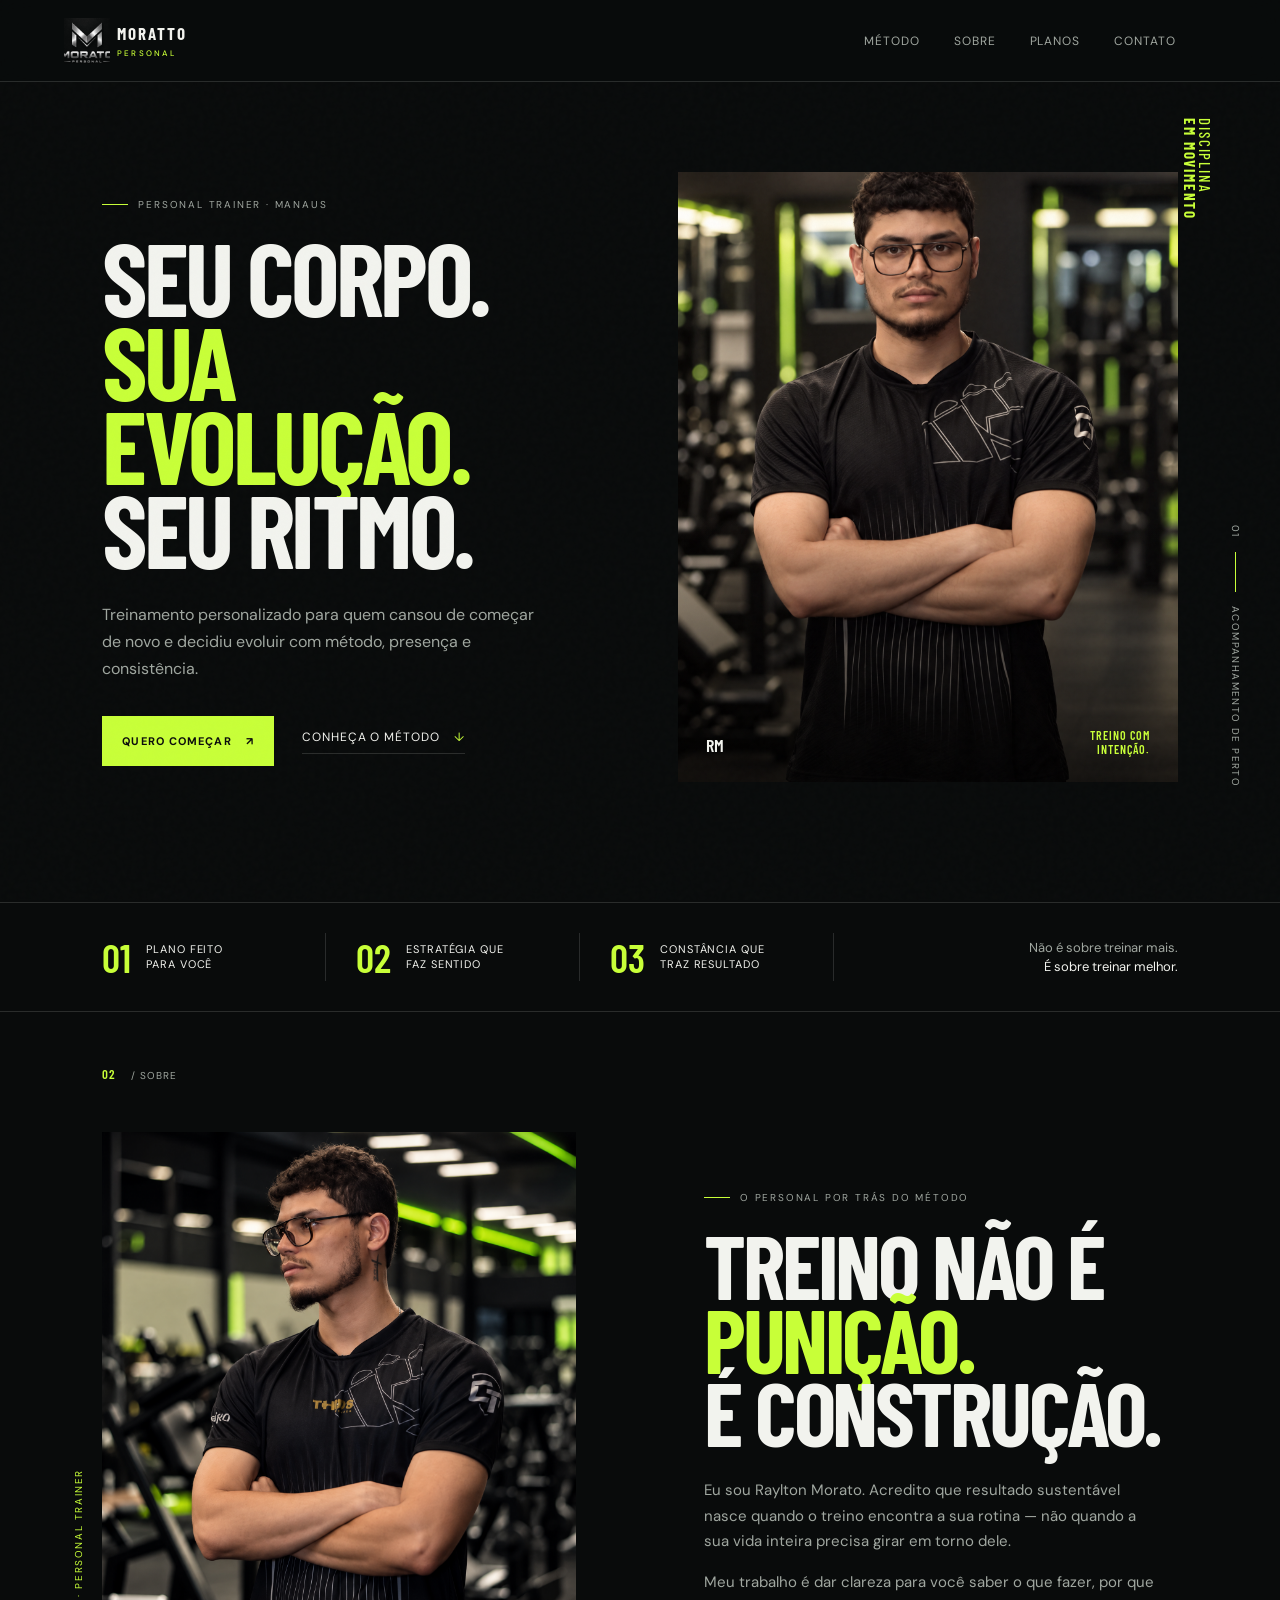
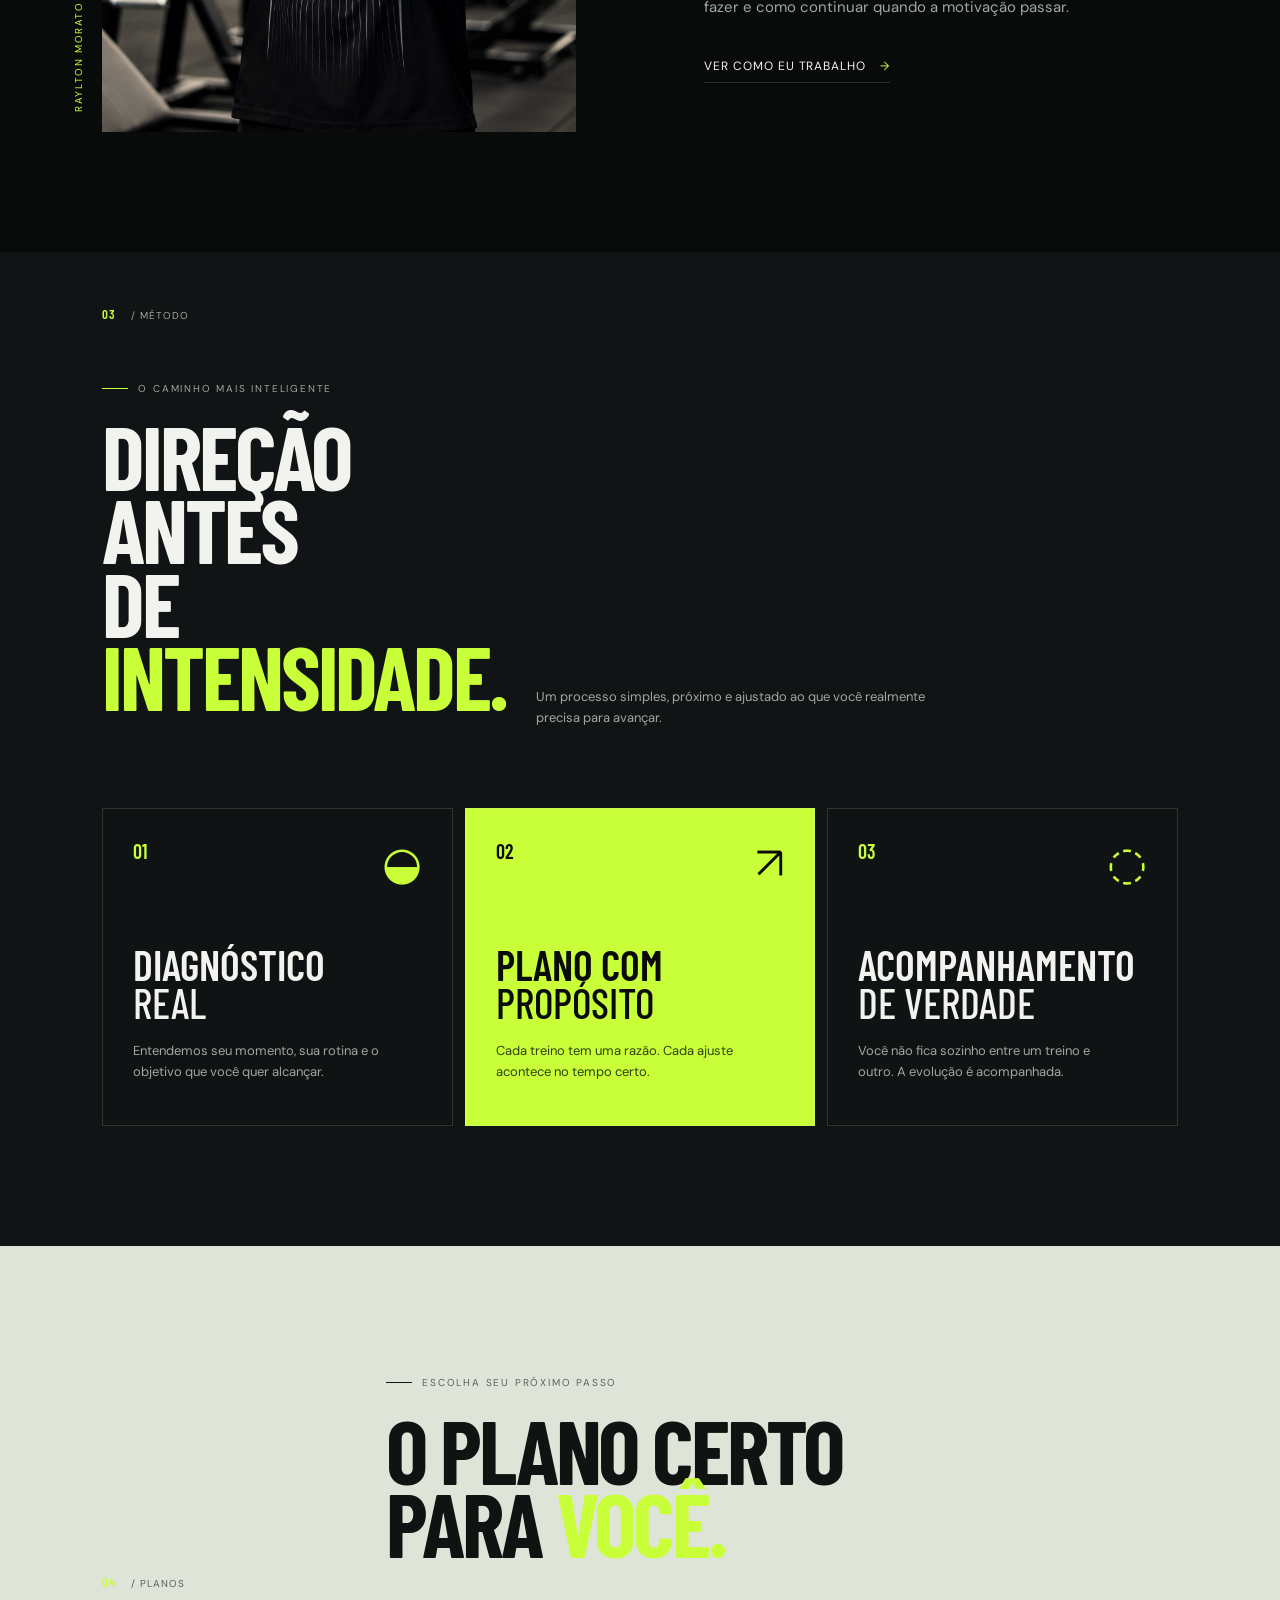
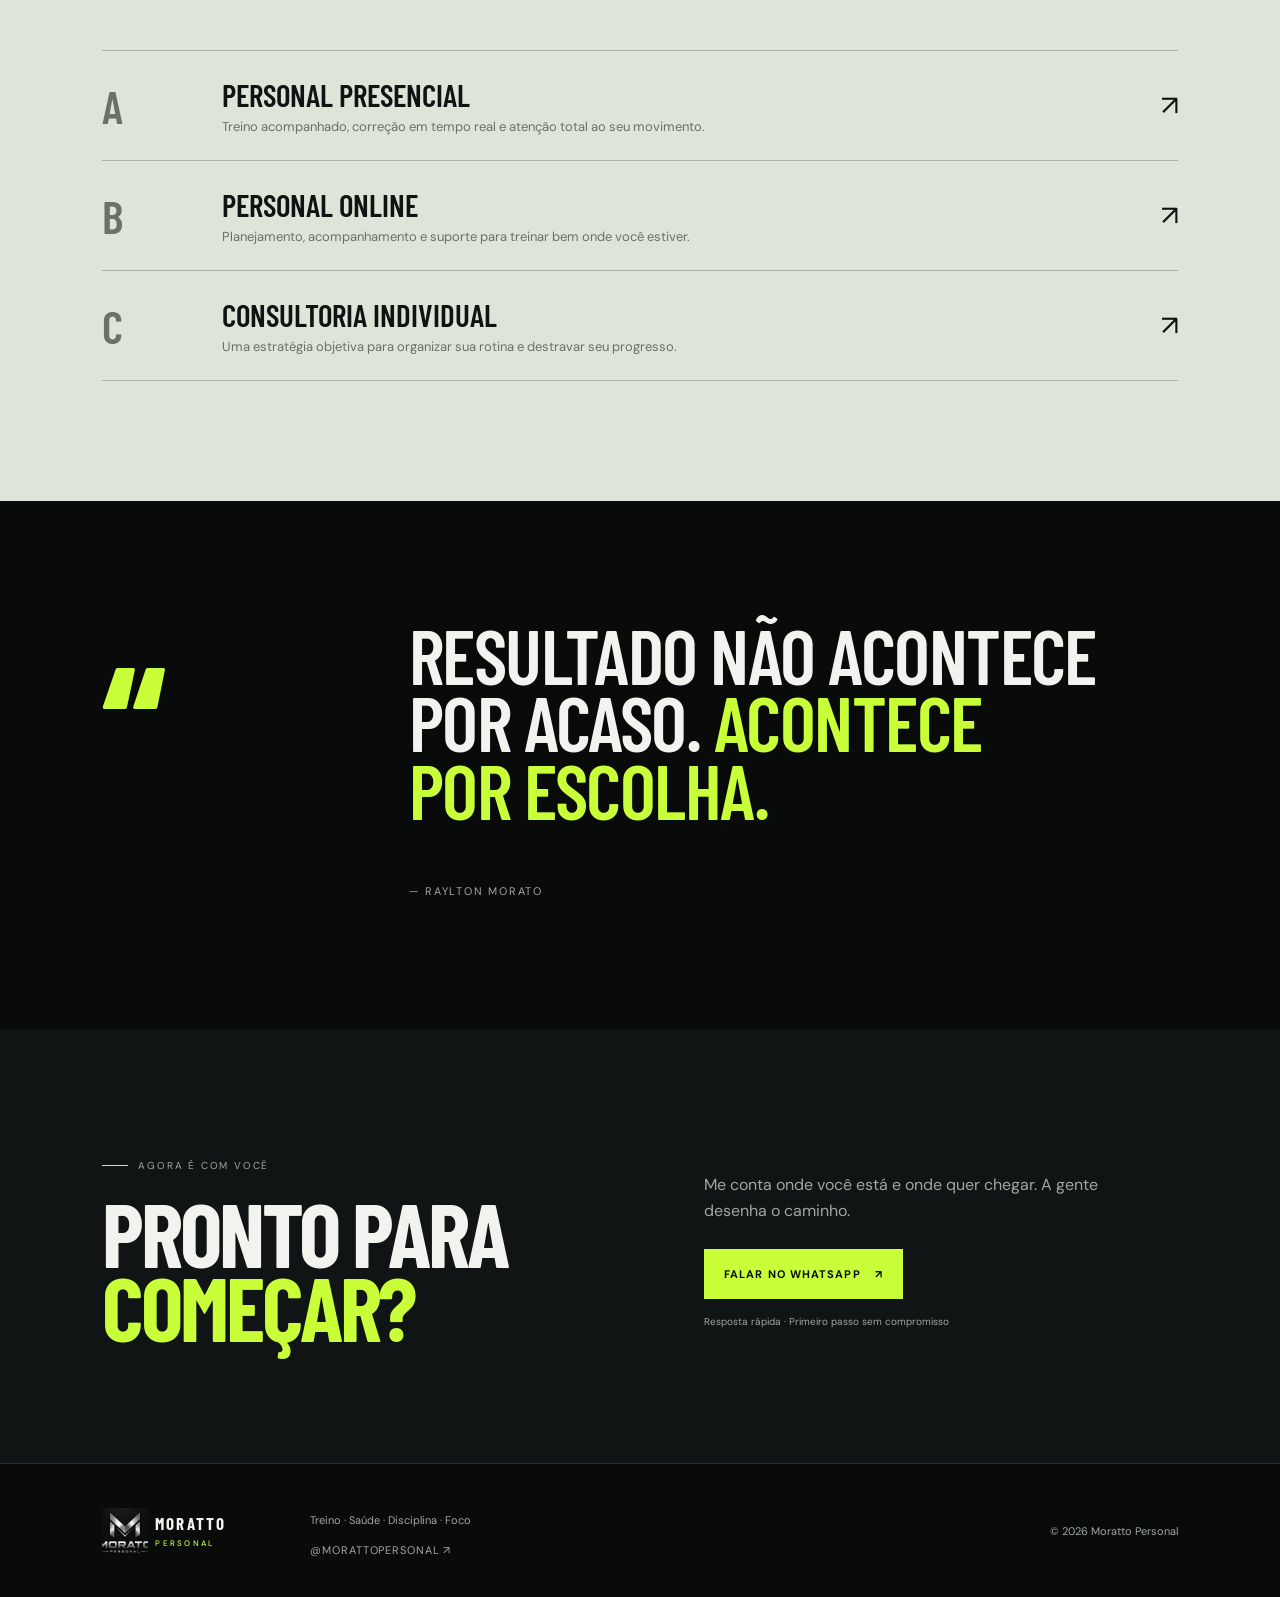
==== commit 7121a043: "Remove internal portals and keep landing page only" ====
--- a/index.html
+++ b/index.html
@@ -16,7 +16,6 @@
     <nav class="main-nav" aria-label="Navegação principal">
       <a href="#metodo">Método</a><a href="#sobre">Sobre</a><a href="#planos">Planos</a><a href="#contato">Contato</a>
     </nav>
-    <a class="header-cta" href="login.html?role=student">Área do aluno <span>↗</span></a>
     <button class="menu-toggle" type="button" aria-label="Abrir menu" aria-expanded="false"><span></span><span></span></button>
   </header>
   <main>
